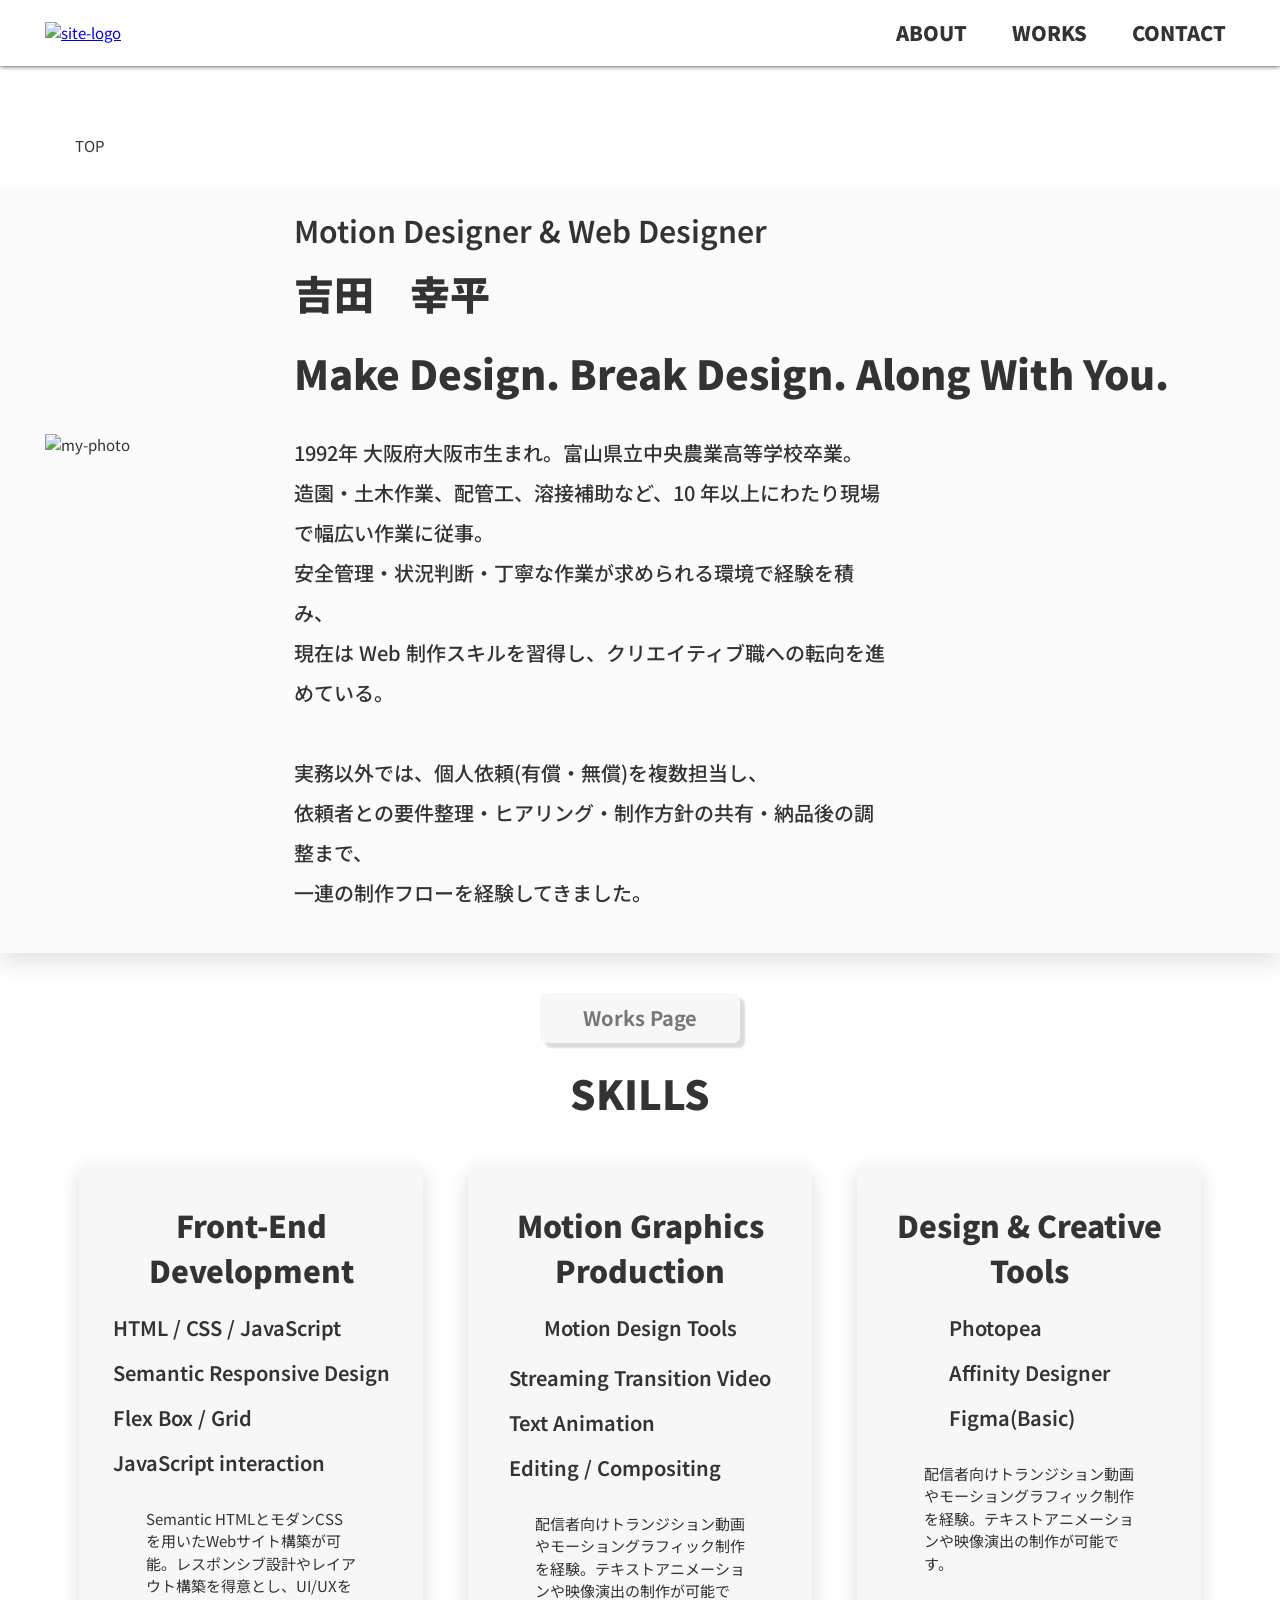
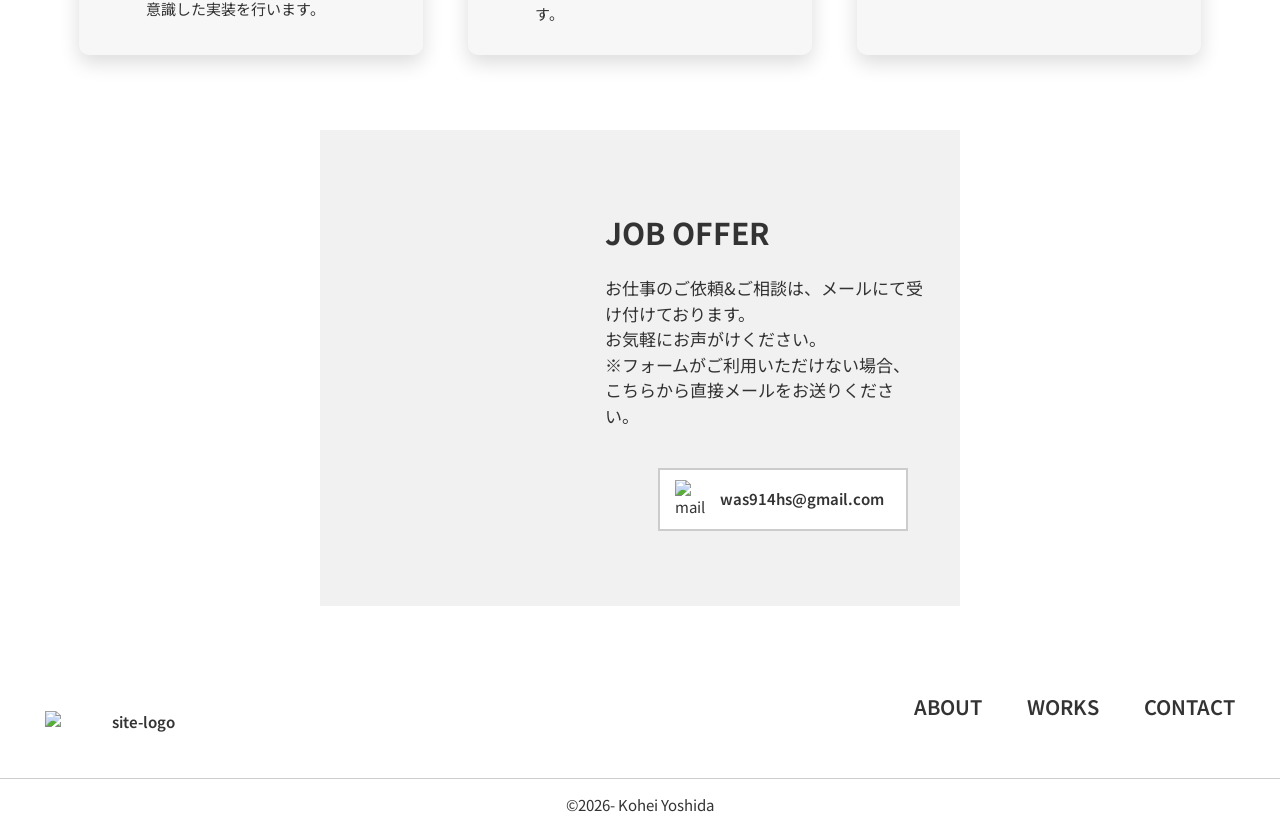
==== index.html @ a4cd1217 "サイトの構造をセマンティックレイアウト構造に変更した（divを大量に使用していたため）" ====
<!DOCTYPE html>
<html lang="ja">

<head>
    <meta charset="UTF-8">
    <meta name="viewport" content="width=device-width, initial-scale=1.0">
    <meta name="description" content="kohei Yoshidaのポートフォリオサイト。自己紹介ページです。基本情報として何が出来るかをまとめています。">
    <title>Top Page</title>
    <link rel="preconnect" href="https://fonts.googleapis.com">
    <link rel="preconnect" href="https://fonts.gstatic.com" crossorigin>
    <link href="https://fonts.googleapis.com/css2?family=Noto+Sans+JP:wght@100..900&display=swap" rel="stylesheet">
    <link rel="stylesheet" href="assets/css/style.css">
    <script>
        window.addEventListener("load", () => {
            document.body.classList.remove("fade");
        })
    </script>
</head>

<body id="index-page" class="fade">
    <header class="header">
        <a href="index.html" class="head_link"><img src="assets/images/Logo_folio.svg" alt="site-logo"
                class="svg_logo"></a>
        <nav class="nav">
            <input type="checkbox" id="nav_toggle" class="nav_toggle">
            <label for="nav_toggle" class="nav_btn" aria-label="メニューを開く">
                <span></span><span></span><span></span>
            </label>
            <label for="nav_toggle" class="nav_overlay"></label>

            <ul class="nav_list">
                <li class="list_item"><a href="about.html" class="link_item">ABOUT</a></li>
                <li class="list_item"><a href="works.html" class="link_item">WORKS</a></li>
                <li class="list_item"><a href="contact.html" class="link_item">CONTACT</a></li>
            </ul>
        </nav>
    </header>
    <main>
        <!-- 今いるページ -->
        <div class="page">
            <a href="index.html" class="page_link">TOP</a>
        </div>
        <!-- /今いるページ -->
        <section class="person-box">
            <div class="person">
                <img src="assets/images/picture-person.png" alt="my-photo" class="person_img">
                <div class="function">
                    <div class="role_box">
                        <p class="role">Motion Designer & Web Designer</p>
                        <h1 class="person_name">
                            吉田&nbsp;&nbsp;&nbsp;&nbsp;幸平
                        </h1>
                        <p class="ms_img">
                            Make Design. Break Design. Along With You.
                        </p>
                    </div>
                    <div class="position_box">
                        <p class="position">
                            1992年 大阪府大阪市生まれ。富山県立中央農業高等学校卒業。<br>
                            造園・土木作業、配管工、溶接補助など、10 年以上にわたり現場で幅広い作業に従事。<br>
                            安全管理・状況判断・丁寧な作業が求められる環境で経験を積み、<br>
                            現在は Web 制作スキルを習得し、クリエイティブ職への転向を進めている。<br>
                        </p>
                        <p class="position">
                            実務以外では、個人依頼(有償・無償)を複数担当し、<br>
                            依頼者との要件整理・ヒアリング・制作方針の共有・納品後の調整まで、<br>
                            一連の制作フローを経験してきました。
                        </p>
                    </div>
                </div>
            </div>
        </section>

        <div class="view-works">
            <a href="works.html" class="view-works-link">Works Page</a>
        </div>

        <section class="skills">
            <h3 class="skill_msg">SKILLS</h3>
            <div class="skill_span">
                <div class="skill_type">
                    <div class="skill_type-title">Front-End Development</div>
                    <div class="skill_set">
                        <div class="skill_item">HTML / CSS / JavaScript</div>
                        <div class="skill_item">Semantic Responsive Design</div>
                        <div class="skill_item">Flex Box / Grid</div>
                        <div class="skill_item">JavaScript interaction</div>
                    </div>
                    <p class="skill_protocol">
                        Semantic HTMLとモダンCSSを用いたWebサイト構築が可能。レスポンシブ設計やレイアウト構築を得意とし、UI/UXを意識した実装を行います。
                    </p>
                </div>
                <div class="skill_type">
                    <div class="skill_type-title">Motion Graphics Production</div>
                    <p class="skill-paragraph">Motion Design Tools</p>
                    <div class="skill_set">
                        <div class="skill_item">Streaming Transition Video</div>
                        <div class="skill_item">Text Animation</div>
                        <div class="skill_item">Editing / Compositing</div>
                    </div>
                    <p class="skill_protocol">
                        配信者向けトランジション動画やモーショングラフィック制作を経験。テキストアニメーションや映像演出の制作が可能です。
                    </p>
                </div>
                <div class="skill_type">
                    <div class="skill_type-title">Design & Creative Tools</div>
                    <div class="skill_set">
                        <div class="skill_item">Photopea</div>
                        <div class="skill_item">Affinity Designer</div>
                        <div class="skill_item">Figma(Basic)</div>
                    </div>
                    <p class="skill_protocol">
                        配信者向けトランジション動画やモーショングラフィック制作を経験。テキストアニメーションや映像演出の制作が可能です。
                    </p>
                </div>
            </div>
        </section>
        
        <section class="mail_about">
            <picture>
                <source srcset="assets/images/mail_img.svg" media="(max-width: 769px)">
                <img src="assets/images/smartphone.svg" alt="" class="mail_about-img">
            </picture>
            <div class="offer_msg-box">
                <h2 class="offer_intro">JOB OFFER</h2>
                <p class="offer_msg">
                    お仕事のご依頼&ご相談は、メールにて受け付けております。<br>
                    お気軽にお声がけください。<br>
                    ※フォームがご利用いただけない場合、こちらから直接メールをお送りください。
                </p>
                <a href="mailto:was914hs@gmail.com?subject=%E3%81%94%E6%84%8F%E8%A6%8B%E3%83%BB%E3%81%94%E8%A6%81%E6%9C%9B&body=%E3%80%90%E3%81%8A%E5%90%8D%E5%89%8D%E3%80%91%0D%0A%0D%0A%E3%80%90%E3%81%94%E7%94%A8%E4%BB%B6%E3%80%91%0D%0A%0D%0A%E3%80%90%E8%BF%94%E4%BF%A1%E5%85%88%E3%80%91"
                    class="mail_offer"><img src="assets/images/mail_img.svg" alt="mail_img" class="mail_img"><span
                        class="send">was914hs@gmail.com</span></a>
            </div>
        </section>
    </main>
    <footer class="footer">
        <a href="index.html" class="foot_top-link"><img src="assets/images/Logo_folio.svg" alt="site-logo"
                class="foot_logo"></a>
        <div class="footer_nav">
            <span class="site_map">SITE MAP</span>
            <nav>
                <ul class="foot_list">
                    <li class="foot_item"><a href="about.html" class="foot_link">ABOUT</a></li>
                    <li class="foot_item"><a href="works.html" class="foot_link">WORKS</a></li>
                    <li class="foot_item"><a href="contact.html" class="foot_link">CONTACT</a></li>
                </ul>
            </nav>
        </div>
    </footer>
    <span class="copy">&copy;2026- Kohei Yoshida</span>
    <script src="assets/js/app.js"></script>
</body>

</html>
---- assets/css/style.css ----
@charset "utf-8";

/* reset/base */

* {
    box-sizing: border-box;
    margin: 0;
    padding: 0;
}

body {
    display: flex;
    flex-direction: column;
    width: 100%;
    min-width: 350px;
    min-height: 100vh;
    font-family: "Noto Sans JP", Arial, "Helvetica Neue", "Helvetica", "Hiragino Sans", "Arial", "Yu Gothic", "Meiryo", sans-serif;
    font-size: 15px;
    color: #333;
    line-height: 1.5;
}

/* =======================
    
    layout(header/main/footer)

    ======================== */
/* header */

.header {
    background: #fff;
    margin: 0 auto;
    padding: 1em 0;
    width: 100%;
    display: flex;
    align-items: center;
    position: fixed;
    box-shadow: 0 0 5px;
    z-index: 100;
    top: 0;
    left: 0;
}

.svg_logo {
    width: 180px;
    margin-left: 2em;
}

.nav {
    position: relative;
    margin-left: auto;
}

.nav_toggle {
    display: none;
}

.nav_btn {
    display: block;
    width: 44px;
    height: 44px;
    margin-right: 1.5em;
    position: relative;
    cursor: pointer;
}

.nav_btn span {
    position: absolute;
    left: 10px;
    right: 10px;
    height: 2px;
    background: #000;
    transition: ease .25s;
}

.nav_btn span:nth-child(1) {
    top: 14px;
}

.nav_btn span:nth-child(2) {
    top: 21px;
}

.nav_btn span:nth-child(3) {
    top: 28px;
}

.nav_overlay {
    position: fixed;
    inset: 0;
    background: rgba(0, 0, 0, .3);
    opacity: 0;
    pointer-events: none;
    transition: ease opacity .25s;
    z-index: 5;
}

.nav_list {
    background: #fff;
    width: 50%;
    max-width: 420px;
    display: flex;
    flex-direction: column;
    position: fixed;
    top: 72px;
    right: 0;
    bottom: 0;
    gap: 0;
    padding: 1em 0;
    opacity: 0;
    transform: translateX(10px);
    pointer-events: none;
    transition: opacity .25s ease, transform .25s ease;
    z-index: 10;
    list-style: none;
}

.list_item {
    font-size: 18px;
    padding: .5em 2em;
}

.nav_toggle:checked~.nav_overlay {
    opacity: 1;
    pointer-events: auto;
}

.nav_toggle:checked~.nav_list {
    opacity: 1;
    transform: translateX(0);
    pointer-events: auto;
    transition-delay: .15s;
}

.nav_toggle:checked+.nav_btn span:nth-child(1) {
    top: 21px;
    transform: rotate(45deg);
}

.nav_toggle:checked+.nav_btn span:nth-child(2) {
    opacity: 0;
}

.nav_toggle:checked+.nav_btn span:nth-child(3) {
    top: 21px;
    transform: rotate(-45deg);
}

.link_item {
    text-decoration: none;
    font-weight: 900;
    color: #333;
}

.link_item::after {
    content: "";
    position: absolute;
    left: 0;
    bottom: -1px;
    width: 100%;
    height: 1px;
    background: currentColor;
    transform: scaleX(0);
    transform-origin: right;
    transition: transform .3s ease;
}

.link_item:hover::after {
    transform: scaleX(1);
    transform-origin: left;
}

/* main */

main {
    flex: 1;
    width: 100%;
    margin: 0 auto;
}

/* fade */

.fade {
    opacity: 0;
    transform: translateY(8px);
    transition: opacity .6s ease, transform .6s ease;
    }

    .fade.is-show {
    opacity: 1;
    transform: translateY(0);
    }

/* footer */

.footer {
    margin-top: 18vh;
    display: flex;
    flex-direction: column;
    align-items: center;
}

footer a {
    text-decoration: none;
    color: #333;
    font-weight: 600;
}

.foot_top-link {
    order: 2;
    margin-bottom: 2em;
}

.foot_logo {
    width: 180px;
    display: block;
    text-align: center;
    margin-top: 2em;
}

.site_map {
    display: block;
    text-align: center;
    margin: 0 auto;
    padding-bottom: 2em;
    font-size: 17px;
}

.foot_list {
    margin-bottom: 2em;
    list-style: none;
    display: grid;
    grid-template-columns: 1fr 1fr;
    gap: 1.5em;
    justify-items: center;
    order: 1;
}

.foot_item:nth-child(3) {
    grid-column: 1/-1;
    justify-self: center;
}

.foot_link {
    font-size: 20px;
}

.copy {
    text-align: center;
    margin: 0 auto;
    padding: 1em 0;
    width: 100%;
    border-top: 1px solid #ccc;
}


/* =======================
    
    section

    ======================== */

/* about */

.page {
    margin: 12vh 0 2vh 1vw;
    padding: 0 1em;
    max-width: 1800px;
}

.page_link {
    position: relative;
    text-decoration: none;
    color: #333;
    font-weight: 400;
    margin: 0 1em;
}

.page_link::after {
    content: "";
    position: absolute;
    left: 0;
    bottom: -1px;
    width: 100%;
    height: 1px;
    background: currentColor;
    transform: scaleX(0);
    transform-origin: right;
    transition: transform .3s ease;
}

.page_link:hover::after {
    transform: scaleX(1);
    transform-origin: left;
}

.person {
    box-shadow: 0 18px 25px rgba(0, 0, 0, .08);
    margin: 0 auto 2em auto;
}

.ms_img {
    margin: 2em auto;
    padding: 0 1em;
    width: 90%;
    min-width: 80%;
    font-size: 30px;
    font-weight: 900;
}

.person_img {
    display: block;
    width: 80%;
    margin: 30px auto;
    aspect-ratio: 3/4;
    object-fit: cover;
}

.role {
    text-align: center;
    margin: 0 auto;
    font-size: 20px;
    font-weight: 900;
}

.person_name {
    text-align: center;
    margin: 0 auto;
    padding: 10px 0;
}

.position_box {
    width: 90%;
    display: block;
    margin: 0 auto;
}

.position {
    text-align: left;
    display: inline-block;
    margin: 1em auto;
    width: 100%;
    font-size: 17px;
    font-weight: 500;
}

.view-works-link {
    background: #f7f7f7;
    display: block;
    margin: 1em auto;
    padding: 10px 10px;
    width: 100px;
    min-width: 200px;
    font-size: 20px;
    font-weight: 700;
    color: #777;
    text-decoration: none;
    text-align: center;
    border-radius: 7px;
    box-shadow: 5px 5px 2px rgba(0, 0, 0, .14);
    transition: .4s;
}

@media screen and (min-width:770px) {
    
    .view-works-link {
        background: #f7f7f7;
        display: block;
        margin: 1em auto;
        padding: 10px 10px;
        width: 200px;
        min-width: 200px;
        font-size: 20px;
        font-weight: 700;
        color: #777;
        text-decoration: none;
        text-align: center;
        border-radius: 7px;
        box-shadow: 5px 5px 2px rgba(0, 0, 0, .14);
        transition: .4s;
    }

    .view-works-link:hover {
        background: #777;
        color: #fff;
        border-radius: 50px;
        box-shadow: none;
    }

}

.view-works-link:focus {
    background: #777;
    color: #fff;
    border-radius: 50px;
    box-shadow: none;
}

/* skills */

.skills {
    width: 100%;
    text-align: center;
    margin: 0 auto;
}

.skill_span {
    display: flex;
    flex-direction: column;
    margin: 0 auto;
    padding: 0 1em;
    width: 90%;
    height: auto;
    align-items: stretch;
}

.skill_msg {
    font-size: 30px;
    text-align: center;
    margin: 0 auto;
    padding-bottom: 1em;
}

.skill_type {
    background: #f7f7f7;
    margin: 0 auto 3em auto;
    padding: 20px 0;
    width: 90%;
    height: auto;
    align-items: stretch;
    text-align: center;
    box-shadow: 0 15px 25px rgba(0, 0, 0, .20);
}

.skill_type-title {
    margin-bottom: 1em;
    font-size: 25px;
    font-weight: 900;
}

.skill-paragraph {
    text-align: center;
    margin: 0 auto 1em auto;
    font-size: 20px;
    font-weight: 600;
}

.skill_set {
    list-style: none;
    display: inline-flex;
    flex-direction: column;
    margin: 0 auto;
    gap: 1em;
}

.skill_item {
    text-align: left;
    font-size: 18px;
    font-weight: 600;
}

.skill_item:last-child {
    margin-bottom: 0;
}

.skill_protocol {
    display: block;
    margin: 2em auto 0 auto;
    padding: 0 1em;
    text-align: left;
    width: 70%;
}

/* .skill_protocol {} */

.mail_about {
    display: block;
    background: #f1f1f1;
    margin: 0 auto;
    padding: 0 1em;
    width: 90%;
    height: 450px;
}

picture {
    display: block;
    margin: 0 auto;
    width: 8em;
    padding-top: 2em;
}

.offer_msg-box {
    width: 90%;
    text-align: center;
    margin: 0 auto;
}

.offer_intro {
    display: block;
    text-align: center;
    margin: 20px auto;
    font-size: 30px;
}

.offer_msg {
    text-align: left;
    display: inline-block;
    margin: 0 auto;
    padding-bottom: 20px;
    font-size: 17px;
    width: 90%;
}

.mail_offer {
    background: #fff;
    display: flex;
    align-items: center;
    border: 2px solid #ccc;
    margin: 1em auto;
    width: 250px;
    padding: 10px 0;
    color: #333;
    text-decoration: none;
    position: relative;
    overflow: hidden;
}

.mail_offer::before {
    content: "";
    position: absolute;
    inset: 0;
    background: #555;
    transform: scaleX(0);
    transform-origin: left;
    transition: transform .3s ease;
    z-index: 0;
}

.mail_offer span,
.mail_offer img {
    position: relative;
    z-index: 1;
}

.mail_offer:hover {
    color: #fff;
}

.mail_offer:hover::before {
    transform: scaleX(1);
}

.mail_offer img {
    width: 30px;
    height: auto;
    margin: 0 15px;
}

.send {
    font-size: 15px;
    font-weight: 600;
}

.mail_offer:hover .mail_img {
    filter: brightness(0) invert(1);
}


/* works */

.works_character {
    font-size: 30px;
    font-weight: 900;
    margin: 1em auto;
    padding: 0 1em;
}

.work_desc {
    width: 100%;
    display: flex;
    flex-direction: column;
    gap: 3em;
    align-items: stretch;
}

.video_section {
    margin: 0 auto;
    padding-bottom: 20px;
    width: 100%;
    height: auto;
}

.video_box {
    width: 100%;
    aspect-ratio: 16 / 9;
    position: relative;
}

.time_code {
    background: rgba(0, 0, 0, .5);
    width: fit-content;
    margin-top: 10px;
    padding: 5px 10px;
    color: #fff;
}

.video_title {
    text-align: center;
    margin: 1em auto;
    font-size: 25px;
    font-weight: 800;
}

.explanation {
    text-align: left;
    display: inline-block;
    margin: 1em auto;
    padding: 0 1em;
}

.pr_li {
    padding: 0 1em;
}

.pr_li-item:nth-child(odd) {
    border-bottom: 3px solid #00acee;
    width: fit-content;
    font-size: 18px;
    font-weight: 600;
}

.pr_li-item:nth-child(even) {
    margin: 10px 0;
}

.pr_li-item:nth-child(4) {
    line-height: 2;
}

iframe {
    display: block;
    width: 100%;
    height: auto;
    aspect-ratio: 16 / 9;
}

.video_box iframe,
.video_box video {
    width: 100%;
    height: 100%;
    display: block;
}

.video-thumb {
    position: absolute;
    inset: 0;
    width: 100%;
    height: 100%;
    object-fit: cover;
    z-index: 1;
    opacity: 1;
    transition: opacity .3s ease;
    will-change: opacity;
}

.video-thumb.is-hidden {
    opacity: 0;
    display: none;
    pointer-events: none;
}

.video_box:hover .video-thumb {
    opacity: 0;
}

.summary {
    display: flex;
    flex-direction: column;
    width: 100%;
    margin: 3em auto;
    padding: 2em 0;
}

.summary-title {
    margin: 0 0 1em 1em;
}

.summary-grid {
    display: block;
    margin: 2em auto;
    width: 100%;
}

.summary-box {
    display: block;
    margin: 0 auto;
    padding: 2em 0;
    height: auto;
}


.summary-sub-title {
    display: block;
    text-align: center;
    margin: 1em auto;
    padding-bottom: 20px;
    font-size: 25px;
    font-weight: 900;
}

.summary-img {
    display: block;
    margin: 0 auto;
    width: 100%;
    height: auto;
    box-shadow: 0 5px 20px rgba(0, 0, 0, .20);
}

.summary-txt-wrap {
    width: 90%;
    padding: 0 1em;
    text-align: left;
    display: block;
    margin: 0 auto;
}

.summary-label {
    text-align: left;
    display: block;
    font-size: 20px;
    font-weight: 600;
    padding: 5px 0;
    border-bottom: 3px solid #00acee;
    width: fit-content;
}

.summary-txt {
    text-align: left;
    display: block;
    margin: 1em 0;
}

.lp-link {
    background: #00acee;
    color: #fff;
    display: block;
    margin: 3em auto 1em auto;
    width: min(400px,80%);
    padding: 20px 10px;
    text-decoration: none;
    text-align: center;
    font-size: 20px;
    font-weight: 900;
    border-radius: 10px;
    box-shadow: 5px 5px 5px #333;
    transition: .4s ease;
    border: 2px solid #00acee;
}

.lp-link:hover {
    background: #fff;
    color: #00acee;
    box-shadow: none;
}

.card {
    background: #fff;
    display: block;
    width: 100%;
    box-shadow: 0 5px 16px rgba(0, 0, 0, .08);
}

/* contact */

.contact {
    padding: 0 2em;
}

.mail_protocol {
    margin-left: 3em;
    padding: 0 3em;
    width: 80%;
    min-width: 100px;
    text-align: left;
    display: inline-block;
}

.catch {
    margin-top: .5em;
    font-size: 30px;
    font-weight: 900;
    padding: 0 1em;
}

/* form */

.form {
    margin: 0 auto;
}

.contact_form {
    width: 100%;
    background: #ccc;
    margin: 2em auto;
    width: min(680px,92%);
    padding-bottom: 1em;
    border-radius: 10px;
}

.form_style {
    margin: 0 auto;
    padding: 1em;
    display: flex;
    flex-direction: column;
}

.form_title {
    margin: 0 auto 20px auto;
    width: 50px;
    min-width: 55%;
    text-align: center;
    font-size: 1.8rem;
    font-weight: 800;
    border-bottom: 3px solid #00acee;
    padding-bottom: 0.4em;
}

@media screen and (min-width:390px) {
    .form_title {
        margin: 0 auto 20px auto;
        width: 50px;
        min-width: 70%;
        text-align: center;
        font-size: 1.8rem;
        font-weight: 800;
        border-bottom: 3px solid #00acee;
        padding-bottom: 0.4em;
    }
}

.form_field {
    text-align: left;
    display: inline-block;
}

.label-protocol,
.radio-protocol {
    text-align: left;
    margin: 0 0 .8em 0em;
    font-size: 1.2em;
    font-weight: 500;
}

.area-protocol {
    text-align: left;
    margin: 1.2em 0 .8em 0em;
    font-size: 1.2em;
    font-weight: 500;
}

.req {
    color: #f00;
    font-size: 0.8rem;
    margin-left: 0.4em;
}

.req-nth {
    color: #333;
    font-size: 0.8rem;
    margin-left: 0.4em;
}

.select,
.input-name,
.input-mail,
.area {
    width: 100%;
    min-width: 100px;
    padding: 10px 0;
    border-radius: 7px;
    border: none;
    margin: 0 auto 20px auto;
}

.error {
    opacity: 0;
    margin-bottom: 10px;
    font-weight: 500;
    visibility: hidden;
    color: #f00;
    transition: .2s;
    min-height: 1.1em;
}

.error.show {
    opacity: 1;
    visibility: visible;
}

/* radio */

input[type="radio"] {
    display: inline-flex;
    transform: scale(1.5);
    z-index: 1;
}

.gender {
    font-size: 1.2em;
    font-weight: 500;
}

.male {
    margin-right: 20px;
}

a,
select,
input,
textarea {
    cursor: pointer;
}

/* radio ----- / */

.button {
    width: 100%;
    display: block;
    margin: 1.8em auto 0;
    padding: .8em 2.6em;
    font-size: 1.1rem;
    font-weight: 600;
    border: none;
    border-radius: 12px;
    box-shadow: 5px 5px 1px #555;
}

.button:hover {
    background: #00acee;
    color: #fff;
    transition: ease .25s;
    box-shadow: none;
}

.contact_border {
    border-bottom: 1px solid rgba(0, 0, 0, .1);
    margin-top: 2em;
    width: 100%;
    max-width: 1920px;
}

/* =======================
    
    breakpoints（min-width:770px）

    ======================== */

@media screen and (min-width:770px) {

    /* fade */

    .fade {
        opacity: 0;
        transform: translateY(-15px);
        transition: opacity .7s ease, transform .9s ease;
    }

    .fade.is-show {
        opacity: 1;
        transform: translateY(0);
    }

    /* header */

    .header {
        background: #fff;
        display: flex;
        justify-content: space-between;
        padding: 1.2em 0;
        width: 100%;
        position: fixed;
        z-index: 100;
        align-items: center;
        top: 0;
        left: 0;
    }

    .svg_logo {
        width: 200px;
        margin-left: 3em;
    }

    .nav_toggle {
        display: none;
    }

    .nav_btn {
        display: none;
    }

    .nav_overlay {
        display: none;
    }

    .nav_list {
        position: static;
        opacity: 1;
        transform: none;
        pointer-events: auto;
        flex-direction: row;
        width: auto;
        gap: 3em;
        background: transparent;
        list-style: none;
        padding: 0;
    }

    .list_item {
        padding: 0;
    }

    .list_item:last-child {
        padding-right: 3em;
    }

    .link_item {
        position: relative;
        font-weight: 900;
        font-size: 20px;
        color: #333;
    }

    .link_item::after {
        content: "";
        position: absolute;
        left: 0;
        bottom: -1px;
        width: 100%;
        height: 1px;
        background: currentColor;
        transform: scaleX(0);
        transform-origin: right;
        transition: transform .3s ease;
    }

    .link_item:hover::after {
        transform: scaleX(1);
        transform-origin: left;
    }

    /* #main */

    main {
        flex: 1;
        width: 100%;
    }

    /* section */

    /* about-page */

    .page {
        margin: 15vh 0 0 3em;
        padding: 0 1em;
    }

    /* .page_link {} */

    .ms_img {
        font-size: 40px;
        width: 100%;
        text-align: left;
        padding: 0;
        margin: 10px 0 ;
    }

    .person-box {
        display: flex;
        flex-direction: column;
        margin: 0 auto;
    }

    .person {
        background: #fbfbfb;
        display: inline-flex;
        flex-direction: row;
        margin: 2em auto 20px auto;
        padding: 20px 0;
        justify-content: center;
        align-items: center;
        width: 100%;
        max-width: 1800px;
        box-shadow: 0 12px 20px rgba(0, 0, 0, .1);
    }

    .person_img {
        width: 300px;
        margin: 0 3em;
    }

    .role_box {
        display: block;
    }

    .role {
        text-align: left;
        font-size: 30px;
        font-weight: 600;
    }

    .person_name {
        text-align: left;
        font-size: 40px;
        font-weight: 900;
    }

    .position_box {
        display: inline-block;
        text-align: left;
        width: 100%;
    }

    .position {
        font-size: 20px;
        font-weight: 500;
        line-height: 2;
    }

    .position:first-child {
        min-width: 350px;
        width: 60%;
    }

    .position:last-child {
        min-width: 350px;
        width: 60%;
    }

    /* ==========
    skills
    ========== */

    .skill_msg {
        font-size: 40px;
        font-weight: 900;
    }

    .skill_span {
        display: grid;
        grid-template-columns: repeat(auto-fit, minmax(300px, 1fr));
        justify-content: center;
        gap: 3em;
        margin: 0 auto 5em auto;
    }

    .skill_type {
        background: #f7f7f7;
        width: 100%;
        min-width: 300px;
        margin: 0 auto;
        padding: 2em 0;
        border-radius: 10px;
        box-shadow: 0 8px 20px rgba(0, 0, 0, .14);
    }

    .skill_type-title {
        text-align: center;
        margin: 10px auto 20px auto;
        font-size: 30px;
    }

    .skill_item {
        font-size: 20px;
        font-weight: 600;
    }

    .skill_protocol {}


    /* mail_about */

    .mail_about {
        display: flex;
        align-items: center;
        gap: 5em;
        width: 50%;
        height: auto;
        padding: 4em 0;
        min-width: 600px;
    }

    picture source {
        display: none;
    }

    .mail_about-img {
        display: block;
        margin: 0 50px;
        width: 180px;
    }

    .offer_msg-box {
        text-align: left;
        justify-content: center;
        margin-left: 6em;
    }

    .offer_intro {
        text-align: left;
    }

    .offer_msg {}

    .mail_offer {
        display: flex;
        text-align: left;
        justify-content: start;
        margin-top: 20px;
    }

    /* works-page */

    .works_character {
        font-size: 30px;
        font-weight: 900;
        margin: 1em 0 0 2em;
    }

    .work_desc {
        display: grid;
        grid-template-columns: repeat(auto-fit, minmax(280px,1fr));
        width: min(1100px,90%);
        margin: 2em auto;
        gap: 5em;
        align-items: stretch;
        
    }

    .video_title {
        text-align: center;
        margin: 1em auto;
        font-size: 20px;
        font-weight: 800;
        width: 100%;
    }

    .pr_li {
        list-style: none;
        padding: 0 1em;
    }

    .pr_li-item {
        margin: 5px 0;
        text-align: left;
    }

    .pr_li-item:nth-child(odd) {
        font-size: 18px;
        font-weight: 800;
        border-bottom: 3px solid #00acee;
        width: fit-content;
    }

    .pr_li-item:nth-child(even) {
        font-size: 16px;
        line-height: 2;
    }

    .explanation {
        text-align: left;
        display: inline-block;
        margin: 10px auto 0 auto;
        width: 100%;
    }

    iframe {
        display: block;
        width: 100%;
        height: auto;
        aspect-ratio: 16/9;
        object-fit: cover;
    }

    .video_section {
        min-width: 300px;
        display: flex;
        flex-direction: column;
        padding-bottom: 20px;
        width: 100%;
        height: 100%;
    }

    .video_box {
        width: 100%;
        aspect-ratio: 16 / 9;
        position: relative;
    }

    .time_code {
        width: fit-content;
        background: rgba(0, 0, 0, .5);
        color: #fff;
        padding: 5px 10px;
        margin: 10px 0 0 0;
    }

    .video_box iframe,
    .video_box video {
        width: 100%;
        height: 100%;
        display: block;
    }

    .video-thumb {
        position: absolute;
        inset: 0;
        width: 100%;
        height: 100%;
        object-fit: cover;
        z-index: 1;
        opacity: 1;
        transition: opacity .3s ease;
        will-change: opacity;
    }

    .video-thumb.is-hidden {
        opacity: 0;
        pointer-events: none;
    }

    .video_box:hover .video-thumb {
        opacity: 0;
    }

    .summary-grid {
        display: grid;
        grid-template-columns: repeat(auto-fill, minmax(280px, 1fr));
        justify-content: start;
        width: min(1100px,90%);
        margin: 2em auto;
        gap: 5em;
        align-items: stretch;
    }

    .summary-img {
        display: block;
        margin: 0 auto;
        padding: 0 1em;
        width: 100%;
        height: auto;
    }
    /* contact-page */

    .catch {
        margin: 1em 0 0 2em;
    }

    .contact {
        width: 43vw;
        margin-left: 4em;
        padding: 0 1em;
    }

    .mail_protocol {
        min-width: 700px;
    }

    /* contact_page-form */


    /* footer */

    .footer {
        display: flex;
        justify-content: space-between;
        flex-direction: row;
        align-items: center;
        padding: 1em 0;
        width: 100%;
        margin-top: 4em;
    }
    
    #index-page .footer {
        flex-direction: row-reverse;
        width: 100%;
        align-items: center;
    }
    
    #about-page .footer {
        flex-direction: row-reverse;
    }

    .foot_logo {
        display: block;
        margin-left: 3em;
    }

    .foot_item:last-child {
        grid-column: auto;
    }

    .site_map {
        display: none;
    }

    .foot_list {
        display: inline-flex;
        flex-direction: row;
        justify-content: flex-end;
        gap: 3em;
    }

    .foot-link {
        display: block;
        font-size: 20px;
        font-weight: 900;
    }

    .foot_item:last-child {
        padding-right: 3em;
    }



}
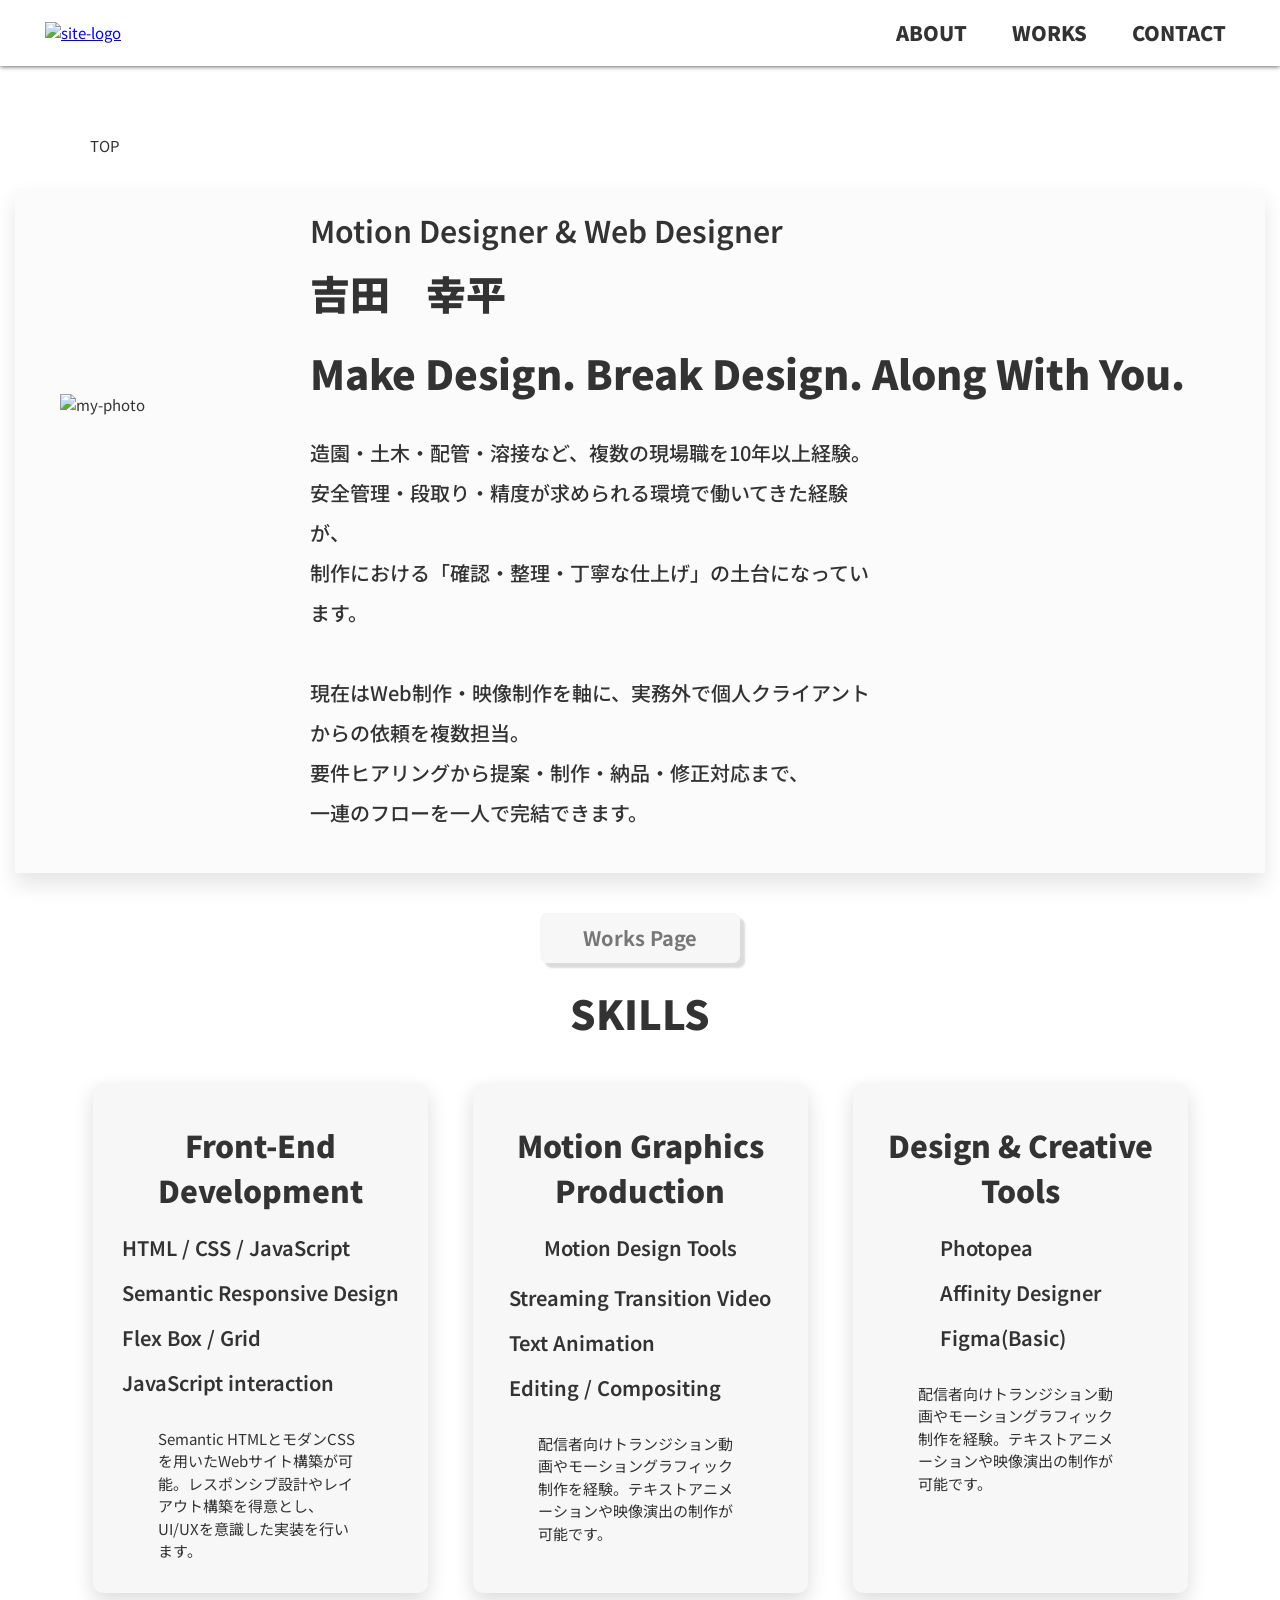
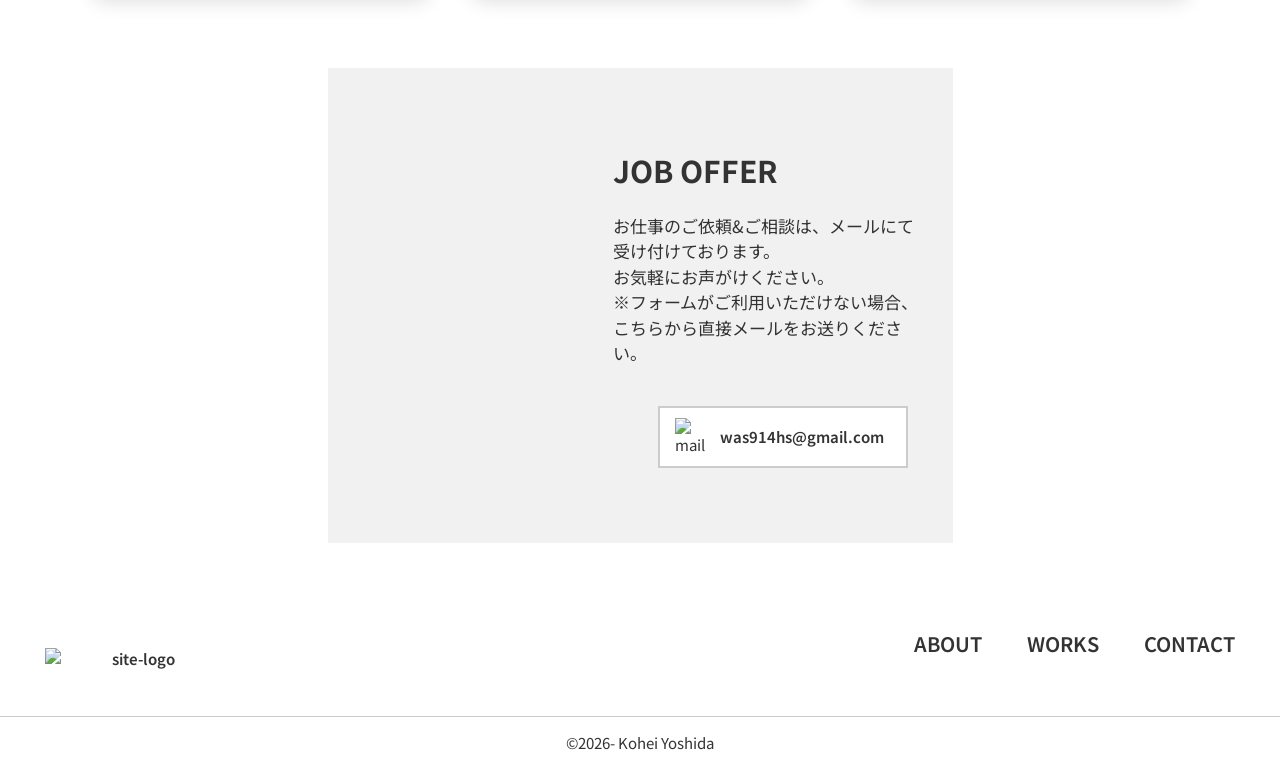
==== commit f34628db: "fix: index.htmlのプロフィール文を最新版に更新" ====
--- a/index.html
+++ b/index.html
@@ -56,15 +56,14 @@
                     </div>
                     <div class="position_box">
                         <p class="position">
-                            1992年 大阪府大阪市生まれ。富山県立中央農業高等学校卒業。<br>
-                            造園・土木作業、配管工、溶接補助など、10 年以上にわたり現場で幅広い作業に従事。<br>
-                            安全管理・状況判断・丁寧な作業が求められる環境で経験を積み、<br>
-                            現在は Web 制作スキルを習得し、クリエイティブ職への転向を進めている。<br>
+                            造園・土木・配管・溶接など、複数の現場職を10年以上経験。<br>
+                            安全管理・段取り・精度が求められる環境で働いてきた経験が、<br>
+                            制作における「確認・整理・丁寧な仕上げ」の土台になっています。
                         </p>
                         <p class="position">
-                            実務以外では、個人依頼(有償・無償)を複数担当し、<br>
-                            依頼者との要件整理・ヒアリング・制作方針の共有・納品後の調整まで、<br>
-                            一連の制作フローを経験してきました。
+                            現在はWeb制作・映像制作を軸に、実務外で個人クライアントからの依頼を複数担当。<br>
+                            要件ヒアリングから提案・制作・納品・修正対応まで、<br>
+                            一連のフローを一人で完結できます。
                         </p>
                     </div>
                 </div>
@@ -115,7 +114,7 @@
                 </div>
             </div>
         </section>
-        
+
         <section class="mail_about">
             <picture>
                 <source srcset="assets/images/mail_img.svg" media="(max-width: 769px)">
--- a/assets/css/style.css
+++ b/assets/css/style.css
@@ -12,7 +12,7 @@
     display: flex;
     flex-direction: column;
     width: 100%;
-    min-width: 350px;
+    min-width: 320px;
     min-height: 100vh;
     font-family: "Noto Sans JP", Arial, "Helvetica Neue", "Helvetica", "Hiragino Sans", "Arial", "Yu Gothic", "Meiryo", sans-serif;
     font-size: 15px;
@@ -176,6 +176,7 @@
     flex: 1;
     width: 100%;
     margin: 0 auto;
+    padding: 0;
 }
 
 /* fade */
@@ -361,7 +362,7 @@
     transition: .4s;
 }
 
-@media screen and (min-width:770px) {
+@media screen and (min-width:768px) {
     
     .view-works-link {
         background: #f7f7f7;
@@ -951,11 +952,11 @@
 
 /* =======================
     
-    breakpoints（min-width:770px）
+    breakpoints（min-width:768px）
 
     ======================== */
 
-@media screen and (min-width:770px) {
+@media screen and (min-width:768px) {
 
     /* fade */
 
@@ -1053,6 +1054,8 @@
     main {
         flex: 1;
         width: 100%;
+        margin: 0 auto;
+        padding: 0 1em;
     }
 
     /* section */
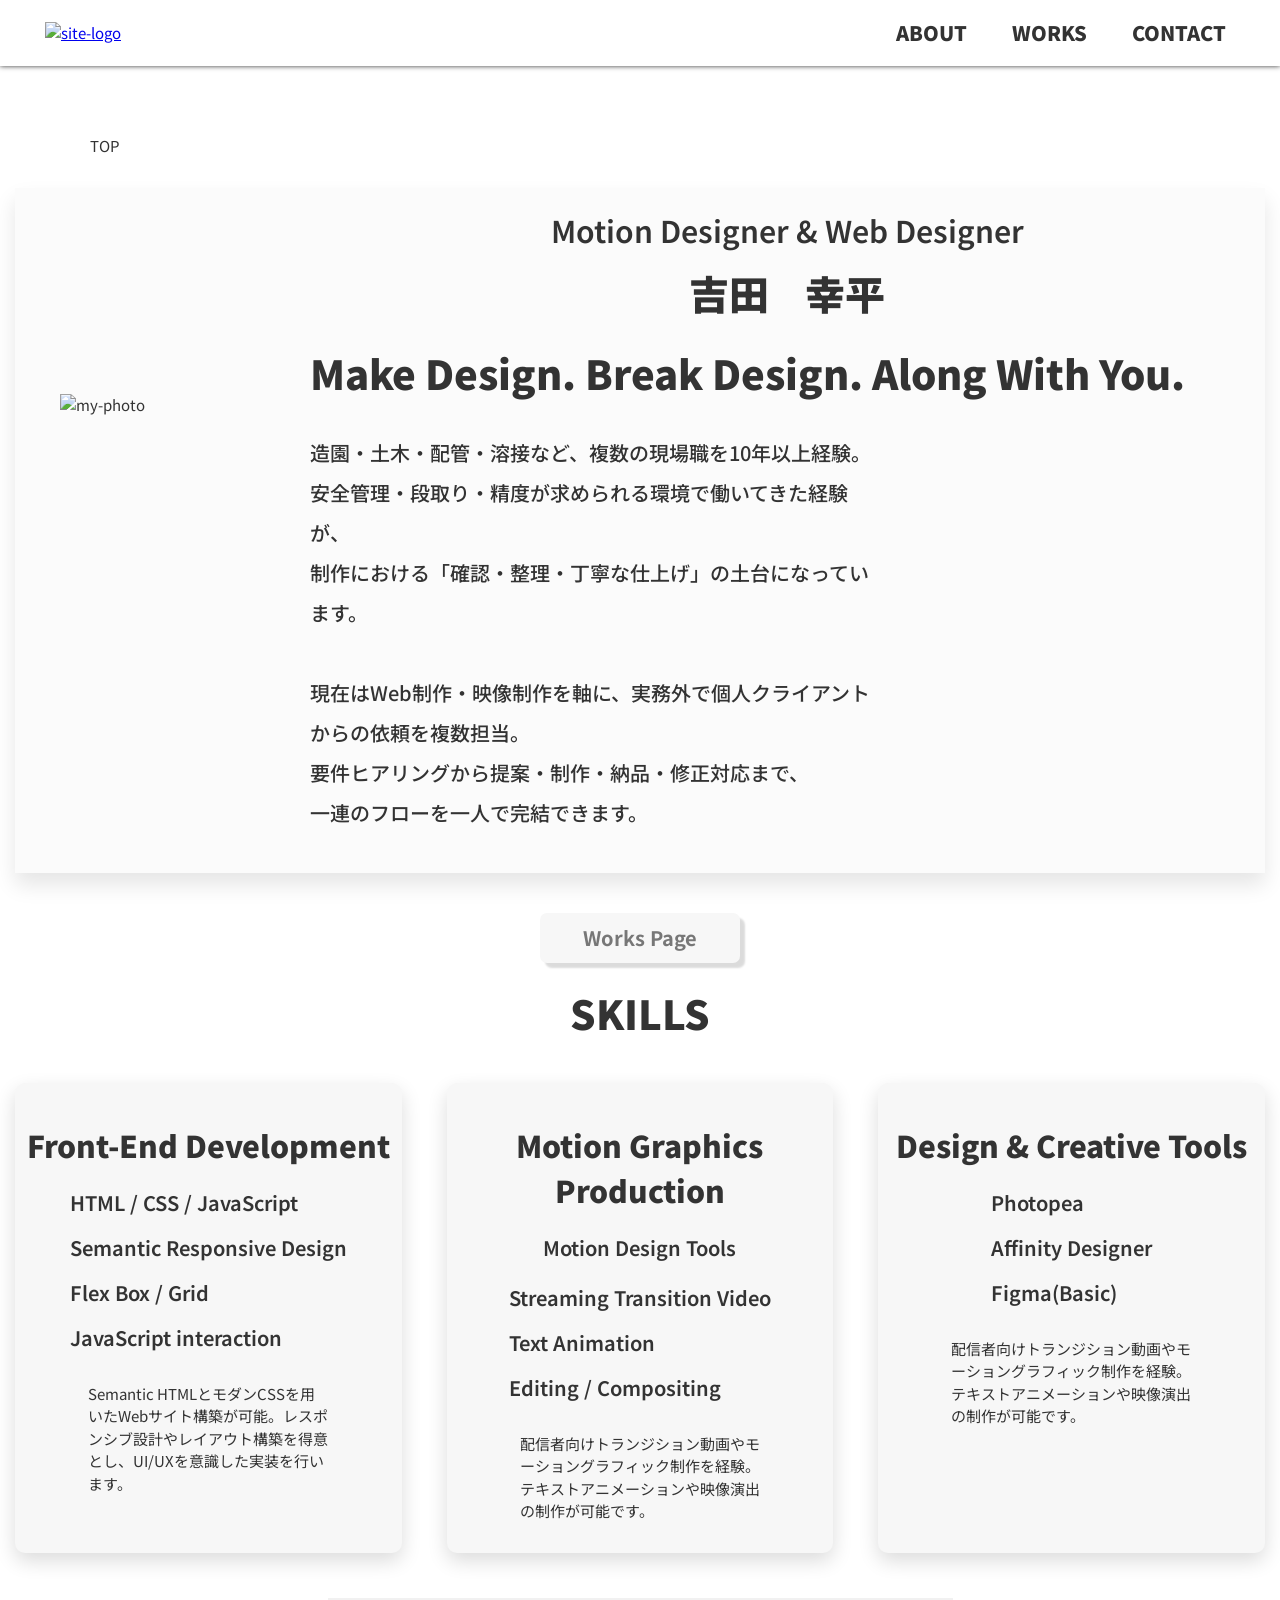
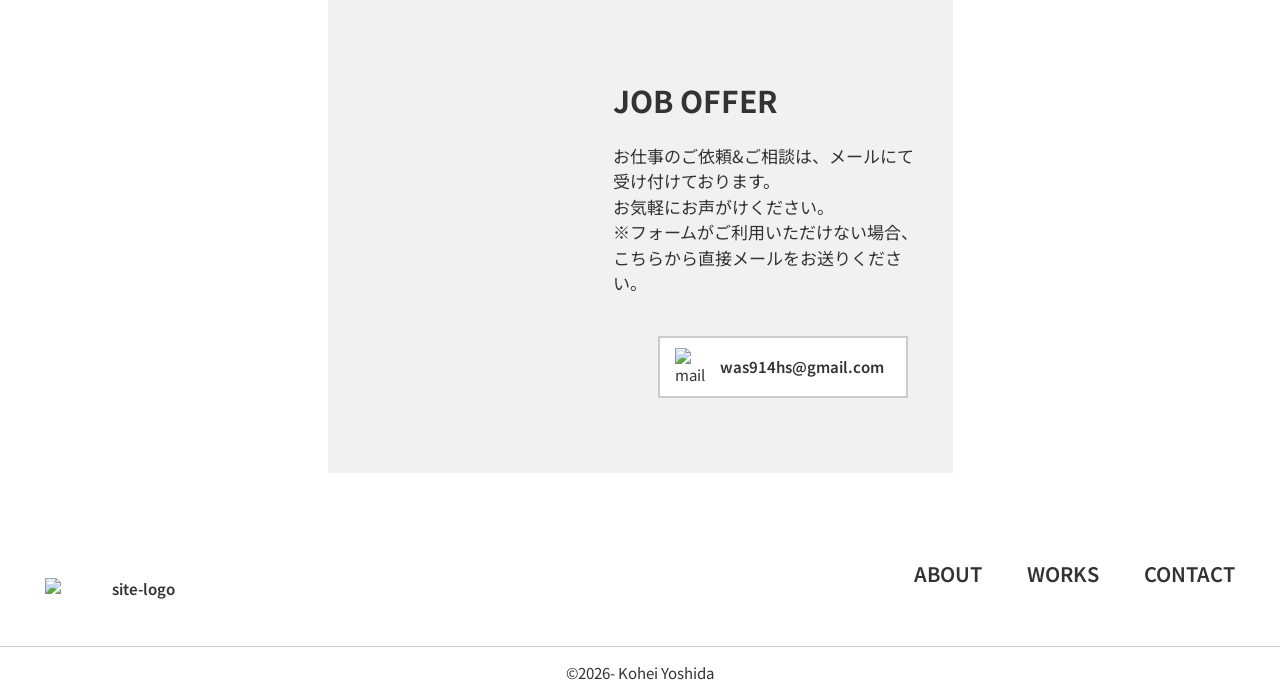
==== commit 5ee8cb6f: "feat: ファビコンを追加" ====
--- a/index.html
+++ b/index.html
@@ -6,6 +6,7 @@
     <meta name="viewport" content="width=device-width, initial-scale=1.0">
     <meta name="description" content="kohei Yoshidaのポートフォリオサイト。自己紹介ページです。基本情報として何が出来るかをまとめています。">
     <title>Top Page</title>
+    <link rel="icon" href="assets/images/favicon.png">
     <link rel="preconnect" href="https://fonts.googleapis.com">
     <link rel="preconnect" href="https://fonts.gstatic.com" crossorigin>
     <link href="https://fonts.googleapis.com/css2?family=Noto+Sans+JP:wght@100..900&display=swap" rel="stylesheet">
--- a/assets/css/style.css
+++ b/assets/css/style.css
@@ -2,7 +2,9 @@
 
 /* reset/base */
 
-* {
+*,
+*::before,
+*::after {
     box-sizing: border-box;
     margin: 0;
     padding: 0;
@@ -18,6 +20,8 @@
     font-size: 15px;
     color: #333;
     line-height: 1.5;
+    margin: 0 auto;
+    overflow-x: hidden;
 }
 
 /* =======================
@@ -42,8 +46,16 @@
 }
 
 .svg_logo {
+    display: block;
     width: 180px;
+    height: auto;
     margin-left: 2em;
+}
+
+@media screen and (max-width:400px) {
+    .svg_logo {
+        width: 150px;
+    }
 }
 
 .nav {
@@ -297,12 +309,12 @@
 
 .person {
     box-shadow: 0 18px 25px rgba(0, 0, 0, .08);
-    margin: 0 auto 2em auto;
+    margin: 0 auto 2em;
+    width: 90%;
 }
 
 .ms_img {
     margin: 2em auto;
-    padding: 0 1em;
     width: 90%;
     min-width: 80%;
     font-size: 30px;
@@ -312,6 +324,7 @@
 .person_img {
     display: block;
     width: 80%;
+    height: auto;
     margin: 30px auto;
     aspect-ratio: 3/4;
     object-fit: cover;
@@ -406,11 +419,12 @@
 }
 
 .skill_span {
-    display: flex;
-    flex-direction: column;
-    margin: 0 auto;
-    padding: 0 1em;
-    width: 90%;
+    display: grid;
+    grid-template-columns: repeat(auto-fit, minmax(280px,1fr));
+    gap: 3em;
+    justify-content: center;
+    margin: 0 auto 3em;
+    width: 100%;
     height: auto;
     align-items: stretch;
 }
@@ -478,9 +492,16 @@
     display: block;
     background: #f1f1f1;
     margin: 0 auto;
-    padding: 0 1em;
+    padding: 0 1em 20px;
     width: 90%;
-    height: 450px;
+    height: auto;
+    align-items: stretch;
+}
+
+@media screen and (max-width:400px) {
+    .mail_about {
+        padding: 0 0 20px;
+    }
 }
 
 picture {
@@ -1087,10 +1108,11 @@
         background: #fbfbfb;
         display: inline-flex;
         flex-direction: row;
-        margin: 2em auto 20px auto;
+        margin: 2em auto 20px;
         padding: 20px 0;
         justify-content: center;
         align-items: center;
+        text-align: left;
         width: 100%;
         max-width: 1800px;
         box-shadow: 0 12px 20px rgba(0, 0, 0, .1);
@@ -1106,20 +1128,17 @@
     }
 
     .role {
-        text-align: left;
         font-size: 30px;
         font-weight: 600;
     }
 
     .person_name {
-        text-align: left;
         font-size: 40px;
         font-weight: 900;
     }
 
     .position_box {
         display: inline-block;
-        text-align: left;
         width: 100%;
     }
 
@@ -1146,14 +1165,6 @@
     .skill_msg {
         font-size: 40px;
         font-weight: 900;
-    }
-
-    .skill_span {
-        display: grid;
-        grid-template-columns: repeat(auto-fit, minmax(300px, 1fr));
-        justify-content: center;
-        gap: 3em;
-        margin: 0 auto 5em auto;
     }
 
     .skill_type {
@@ -1176,9 +1187,6 @@
         font-size: 20px;
         font-weight: 600;
     }
-
-    .skill_protocol {}
-
 
     /* mail_about */
 
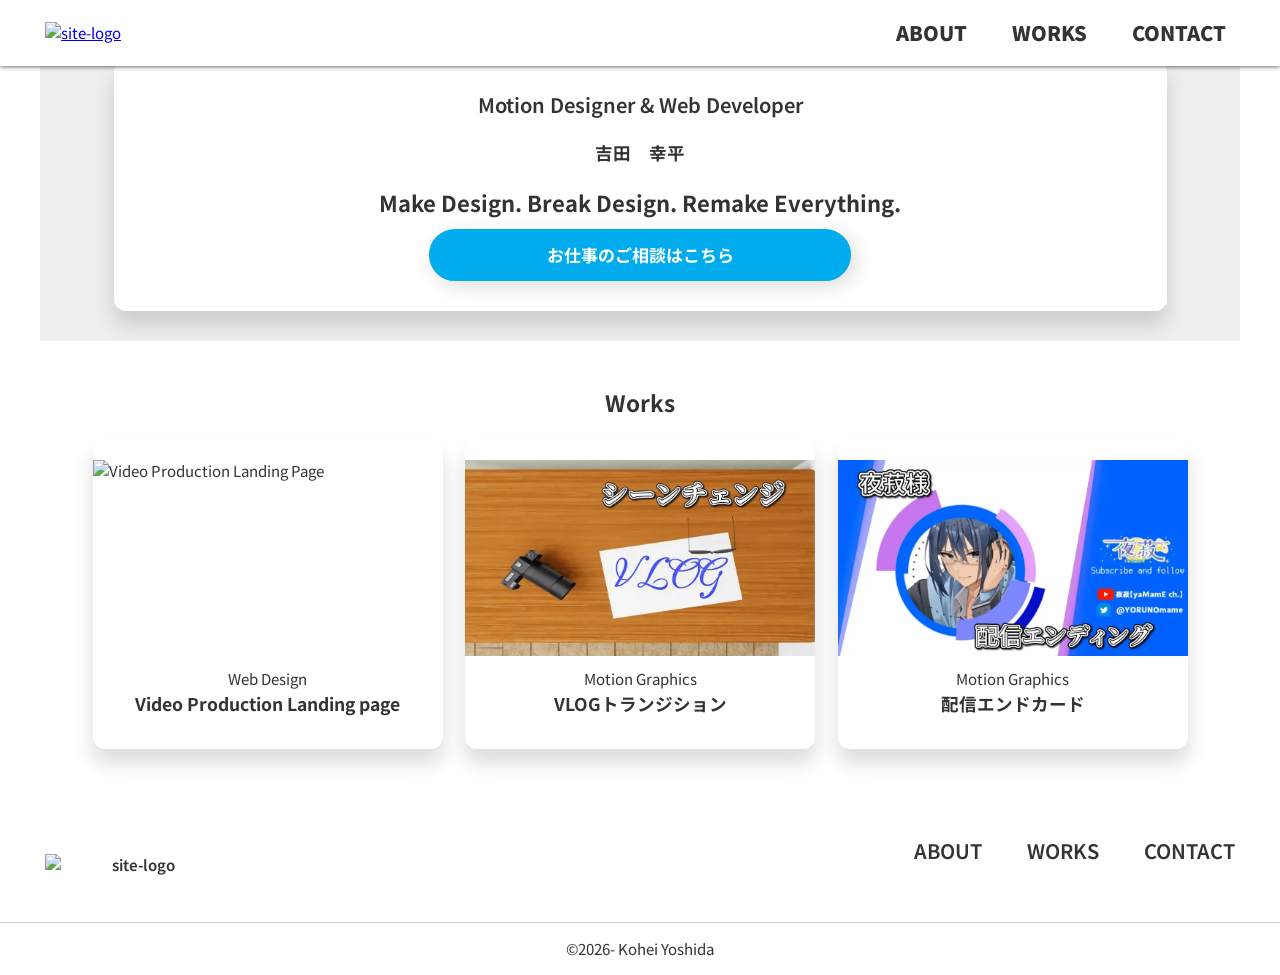
==== commit 23a447fb: "htmlとcssを変更" ====
--- a/index.html
+++ b/index.html
@@ -37,102 +37,55 @@
         </nav>
     </header>
     <main>
-        <!-- 今いるページ -->
-        <div class="page">
-            <a href="index.html" class="page_link">TOP</a>
-        </div>
-        <!-- /今いるページ -->
-        <section class="person-box">
-            <div class="person">
-                <img src="assets/images/picture-person.png" alt="my-photo" class="person_img">
-                <div class="function">
-                    <div class="role_box">
-                        <p class="role">Motion Designer & Web Designer</p>
-                        <h1 class="person_name">
-                            吉田&nbsp;&nbsp;&nbsp;&nbsp;幸平
-                        </h1>
-                        <p class="ms_img">
-                            Make Design. Break Design. Along With You.
-                        </p>
-                    </div>
-                    <div class="position_box">
-                        <p class="position">
-                            造園・土木・配管・溶接など、複数の現場職を10年以上経験。<br>
-                            安全管理・段取り・精度が求められる環境で働いてきた経験が、<br>
-                            制作における「確認・整理・丁寧な仕上げ」の土台になっています。
-                        </p>
-                        <p class="position">
-                            現在はWeb制作・映像制作を軸に、実務外で個人クライアントからの依頼を複数担当。<br>
-                            要件ヒアリングから提案・制作・納品・修正対応まで、<br>
-                            一連のフローを一人で完結できます。
-                        </p>
-                    </div>
-                </div>
+        <section class="hero">
+            <article class="hero-card">
+                <p class="hero-role">Motion Designer & Web Developer</p>
+                <h1 class="person-name">吉田&emsp;幸平</h1>
+                <p class="hero-copy">Make Design. Break Design. Remake Everything.</p>
+                <a href="./contact.html" class="btn btn-primary">お仕事のご相談はこちら</a>
+            </article>
+        </section>
+
+        <section class="works-preview">
+            <h2 class="section-title">Works</h2>
+            <div class="works-grid">
+                <article class="work-card">
+                    <a href="./works.html">
+                        <div class="work-card-thumb">
+                            <img src="./assets/images/lp-site.png" alt="Video Production Landing Page">
+                        </div>
+                        <div class="work-card-info">
+                            <span class="work-cord-tag">Web Design</span>
+                            <h3 class="work-cord-title">Video Production Landing page</h3>
+                        </div>
+                    </a>
+                </article>
+                <article class="work-card">
+                    <a href="./works.html">
+                        <div class="work-card-thumb">
+                            <img src="./assets/images/vl-th.webp" alt="VLOGトランジション">
+                        </div>
+                        <div class="work-card-info">
+                            <span class="work-cord-tag">Motion Graphics</span>
+                            <h3 class="work-cord-title">VLOGトランジション</h3>
+                        </div>
+                    </a>
+                </article>
+                <article class="work-card">
+                    <a href="./works.html">
+                        <div class="work-card-thumb">
+                            <img src="./assets/images/ym_ed-th.webp" alt="配信エンドカード">
+                        </div>
+                        <div class="work-card-info">
+                            <span class="work-cord-tag">Motion Graphics</span>
+                            <h3 class="work-cord-title">配信エンドカード</h3>
+                        </div>
+                    </a>
+                </article>
             </div>
         </section>
 
-        <div class="view-works">
-            <a href="works.html" class="view-works-link">Works Page</a>
-        </div>
 
-        <section class="skills">
-            <h3 class="skill_msg">SKILLS</h3>
-            <div class="skill_span">
-                <div class="skill_type">
-                    <div class="skill_type-title">Front-End Development</div>
-                    <div class="skill_set">
-                        <div class="skill_item">HTML / CSS / JavaScript</div>
-                        <div class="skill_item">Semantic Responsive Design</div>
-                        <div class="skill_item">Flex Box / Grid</div>
-                        <div class="skill_item">JavaScript interaction</div>
-                    </div>
-                    <p class="skill_protocol">
-                        Semantic HTMLとモダンCSSを用いたWebサイト構築が可能。レスポンシブ設計やレイアウト構築を得意とし、UI/UXを意識した実装を行います。
-                    </p>
-                </div>
-                <div class="skill_type">
-                    <div class="skill_type-title">Motion Graphics Production</div>
-                    <p class="skill-paragraph">Motion Design Tools</p>
-                    <div class="skill_set">
-                        <div class="skill_item">Streaming Transition Video</div>
-                        <div class="skill_item">Text Animation</div>
-                        <div class="skill_item">Editing / Compositing</div>
-                    </div>
-                    <p class="skill_protocol">
-                        配信者向けトランジション動画やモーショングラフィック制作を経験。テキストアニメーションや映像演出の制作が可能です。
-                    </p>
-                </div>
-                <div class="skill_type">
-                    <div class="skill_type-title">Design & Creative Tools</div>
-                    <div class="skill_set">
-                        <div class="skill_item">Photopea</div>
-                        <div class="skill_item">Affinity Designer</div>
-                        <div class="skill_item">Figma(Basic)</div>
-                    </div>
-                    <p class="skill_protocol">
-                        配信者向けトランジション動画やモーショングラフィック制作を経験。テキストアニメーションや映像演出の制作が可能です。
-                    </p>
-                </div>
-            </div>
-        </section>
-
-        <section class="mail_about">
-            <picture>
-                <source srcset="assets/images/mail_img.svg" media="(max-width: 769px)">
-                <img src="assets/images/smartphone.svg" alt="" class="mail_about-img">
-            </picture>
-            <div class="offer_msg-box">
-                <h2 class="offer_intro">JOB OFFER</h2>
-                <p class="offer_msg">
-                    お仕事のご依頼&ご相談は、メールにて受け付けております。<br>
-                    お気軽にお声がけください。<br>
-                    ※フォームがご利用いただけない場合、こちらから直接メールをお送りください。
-                </p>
-                <a href="mailto:was914hs@gmail.com?subject=%E3%81%94%E6%84%8F%E8%A6%8B%E3%83%BB%E3%81%94%E8%A6%81%E6%9C%9B&body=%E3%80%90%E3%81%8A%E5%90%8D%E5%89%8D%E3%80%91%0D%0A%0D%0A%E3%80%90%E3%81%94%E7%94%A8%E4%BB%B6%E3%80%91%0D%0A%0D%0A%E3%80%90%E8%BF%94%E4%BF%A1%E5%85%88%E3%80%91"
-                    class="mail_offer"><img src="assets/images/mail_img.svg" alt="mail_img" class="mail_img"><span
-                        class="send">was914hs@gmail.com</span></a>
-            </div>
-        </section>
     </main>
     <footer class="footer">
         <a href="index.html" class="foot_top-link"><img src="assets/images/Logo_folio.svg" alt="site-logo"
--- a/assets/css/style.css
+++ b/assets/css/style.css
@@ -266,6 +266,141 @@
     border-top: 1px solid #ccc;
 }
 
+/* ======================
+    index.html
+======================= */
+
+.hero {
+    display: flex;
+    flex-direction: column;
+    width: 100%;
+    max-width: 1200px;
+    text-align: center;
+    margin: 2em auto 0;
+    padding: 2em 1em;
+    background-color: #eee;
+}
+
+.hero-card {
+    background-color: #fff;
+    width: 90%;
+    height: auto;
+    align-items: center;
+    margin: 0 auto;
+    padding: 2em 0;
+    border-radius: 12px;
+    box-shadow: 0 14px 20px rgba(0, 0, 0, .14);
+}
+
+.hero-role {
+    font-size: 20px;
+    font-weight: 600;
+}
+
+.person-name {
+    margin: 20px auto;
+}
+
+.hero-copy {
+    font-size: 22px;
+    font-weight: 700;
+    width: 100%;
+}
+
+.btn {
+    display: block;
+    background: #00acee;
+    text-decoration: none;
+    text-align: center;
+    width: 40%;
+    min-width: 250px;
+    margin: 10px auto 0;
+    padding: 10px 20px;
+    color: #fff;
+    font-size: 17px;
+    font-weight: 700;
+    border-radius: 50px;
+    transition: .4s ease;
+    border: 3px solid #00acee;
+    box-shadow: 5px 5px 20px rgba(0, 0, 0, .14);
+}
+
+.btn:hover,
+.btn:focus {
+    background-color: #fff;
+    color: #00acee;
+    box-shadow: none;
+}
+
+.works-preview {
+    width: min(1200px,90%);
+    margin: 3em auto 0;
+}
+
+.section-title {
+    text-align: center;
+    margin: 1em auto 0;
+}
+
+.works-grid {
+    display: grid;
+    grid-template-columns: repeat(auto-fit, minmax(280px,1fr));
+    width: 100%;
+    max-width: 1200px;
+    margin: 20px auto 0;
+    padding: 0 1em;
+    gap: 1.5em;
+    align-items: stretch;
+}
+
+.work-card {
+    padding: 20px 0;
+    width: 100%;
+    height: 100%;
+    border-radius: 12px;
+    box-shadow: 0 14px 20px rgba(0, 0, 0, .14);
+}
+
+.work-card a {
+    text-decoration: none;
+    color: #333;
+}
+
+.work-card-thumb {
+
+}
+
+.work-card-thumb img {
+    display: block;
+    width: 100%;
+    height: auto;
+    aspect-ratio: 16 / 9;
+    object-fit: cover;
+}
+
+.work-card-info {
+    padding: .75rem 0;
+    text-align: center;
+    margin: 0 auto;
+}
+
+.work-cord-tag {
+
+}
+
+.work-cord-title {
+
+}
+
+
+
+
+
+
+
+
+
+
 
 /* =======================
     
@@ -314,7 +449,7 @@
 }
 
 .ms_img {
-    margin: 2em auto;
+    margin: 10px auto 20px;
     width: 90%;
     min-width: 80%;
     font-size: 30px;
@@ -326,25 +461,26 @@
     width: 80%;
     height: auto;
     margin: 30px auto;
-    aspect-ratio: 3/4;
+    aspect-ratio: 3 / 4;
     object-fit: cover;
 }
 
 .role {
-    text-align: center;
     margin: 0 auto;
     font-size: 20px;
     font-weight: 900;
+    padding: 0 1em;
 }
 
 .person_name {
     text-align: center;
     margin: 0 auto;
-    padding: 10px 0;
+    padding: 10px 0 0;
 }
 
 .position_box {
     width: 90%;
+    text-align: left;
     display: block;
     margin: 0 auto;
 }
@@ -425,6 +561,7 @@
     justify-content: center;
     margin: 0 auto 3em;
     width: 100%;
+    max-width: 1800px;
     height: auto;
     align-items: stretch;
 }
@@ -1124,15 +1261,18 @@
     }
 
     .role_box {
+        text-align: left;
         display: block;
     }
 
     .role {
         font-size: 30px;
         font-weight: 600;
+        padding: 0;
     }
 
     .person_name {
+        text-align: left;
         font-size: 40px;
         font-weight: 900;
     }
@@ -1146,16 +1286,6 @@
         font-size: 20px;
         font-weight: 500;
         line-height: 2;
-    }
-
-    .position:first-child {
-        min-width: 350px;
-        width: 60%;
-    }
-
-    .position:last-child {
-        min-width: 350px;
-        width: 60%;
     }
 
     /* ==========
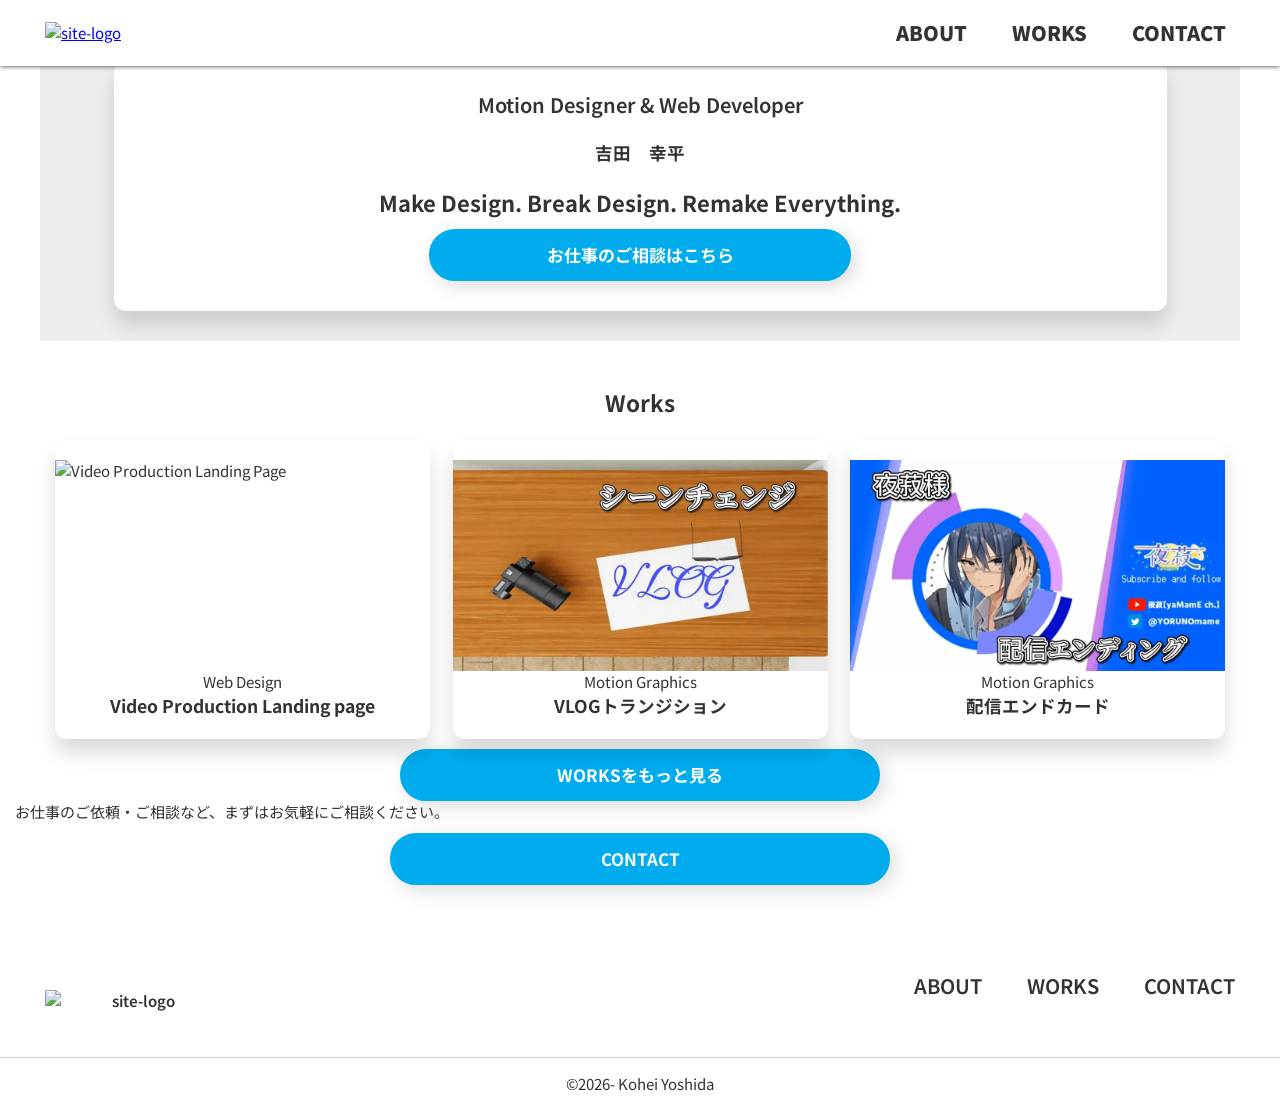
==== commit afc73300: "index.htmlの内容を簡素なものに統一" ====
--- a/index.html
+++ b/index.html
@@ -83,8 +83,15 @@
                     </a>
                 </article>
             </div>
+            <div class="works-preview-footer">
+                <a href="./works.html" class="btn btn-outline">WORKSをもっと見る</a>
+            </div>
         </section>
 
+        <section class="cta">
+            <p class="cta-text">お仕事のご依頼・ご相談など、まずはお気軽にご相談ください。</p>
+            <a href="./contact.html" class="btn">CONTACT</a>
+        </section>
 
     </main>
     <footer class="footer">
--- a/assets/css/style.css
+++ b/assets/css/style.css
@@ -333,7 +333,7 @@
 }
 
 .works-preview {
-    width: min(1200px,90%);
+    width: min(1200px,100%);
     margin: 3em auto 0;
 }
 
@@ -382,6 +382,7 @@
     padding: .75rem 0;
     text-align: center;
     margin: 0 auto;
+    padding: 0 1em;
 }
 
 .work-cord-tag {
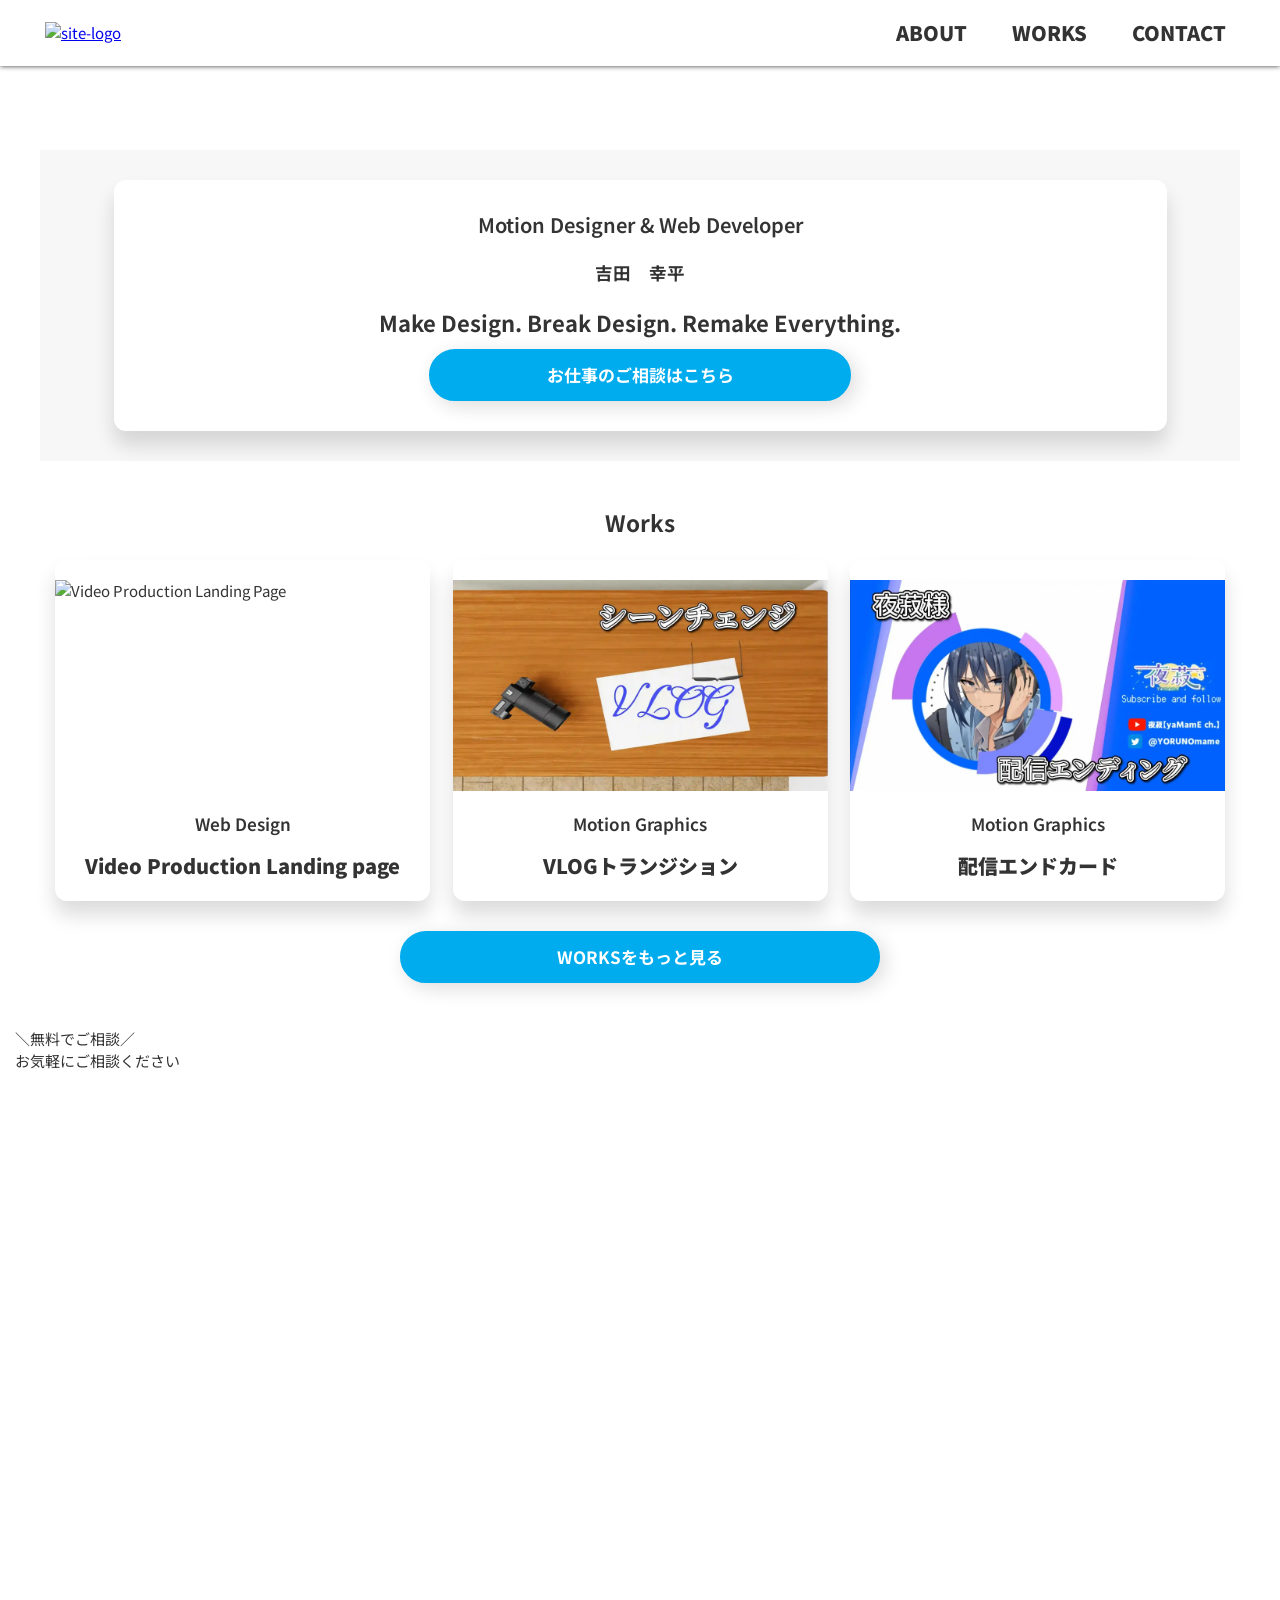
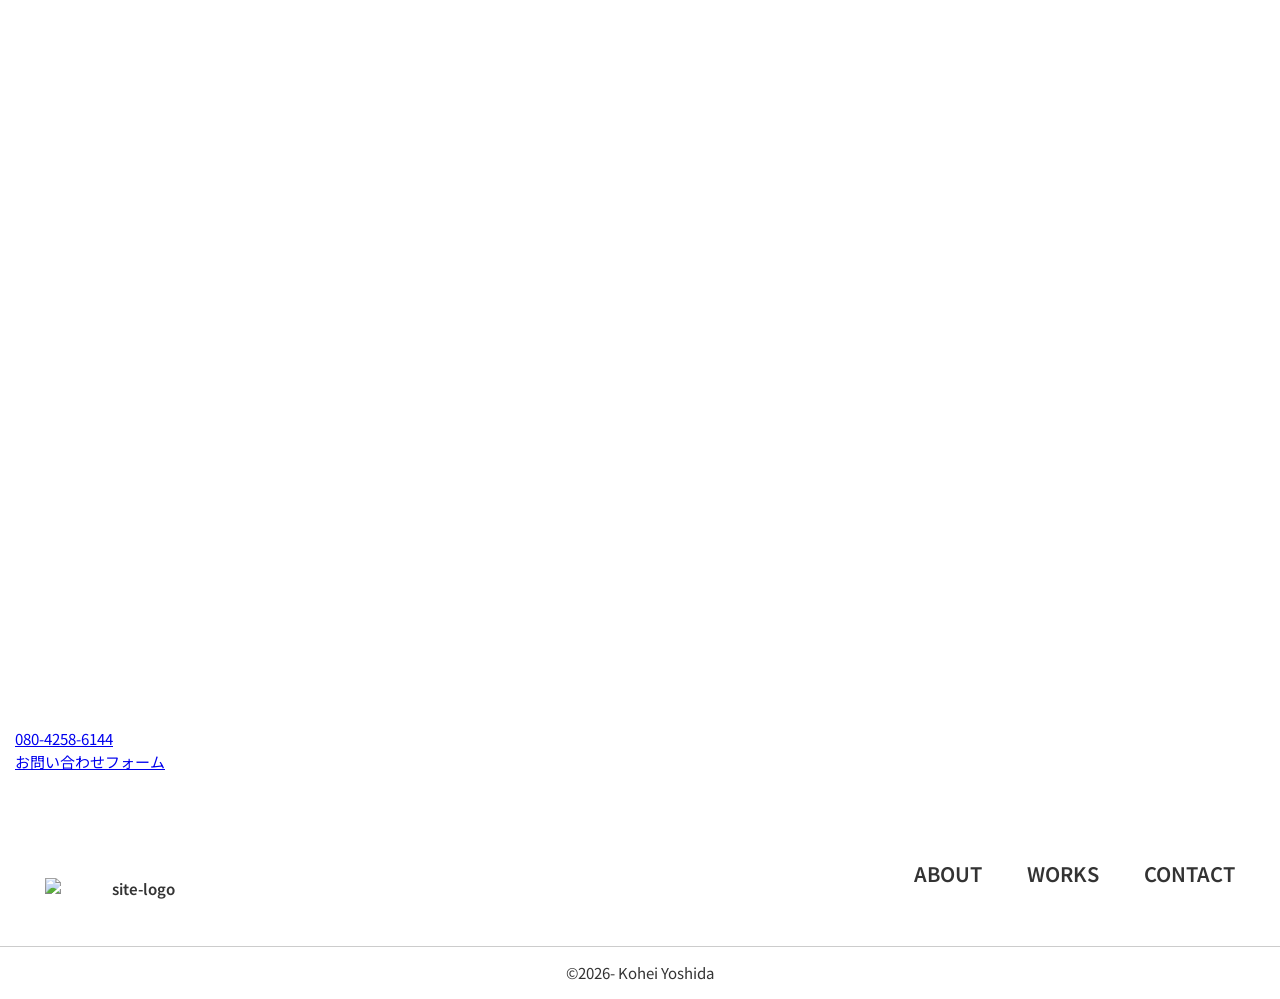
==== commit fd8b38cd: "index.htmlにCall to Action セクションを追加" ====
--- a/index.html
+++ b/index.html
@@ -89,8 +89,19 @@
         </section>
 
         <section class="cta">
-            <p class="cta-text">お仕事のご依頼・ご相談など、まずはお気軽にご相談ください。</p>
-            <a href="./contact.html" class="btn">CONTACT</a>
+            <div class="cta-box">
+                <div class="cta-txt-box">
+                    <div class="cta-block">
+                        <p class="cta-txt-small">＼無料でご相談／</p>
+                        <p class="cta-txt">お気軽にご相談ください</p>
+                    </div>
+                    <div class="call-box">
+                        <img src="assets/images/phone.svg" alt="電話アイコン">
+                        <a href="tel:08042586144" class="call-number">080-4258-6144</a>
+                    </div>
+                </div>
+                <a href="./contact.html" class="cta-btn">お問い合わせフォーム</a>
+            </div>
         </section>
 
     </main>
--- a/assets/css/style.css
+++ b/assets/css/style.css
@@ -271,14 +271,14 @@
 ======================= */
 
 .hero {
+    background-color: rgba(0, 0, 0, .03);
+    margin: 10em auto 0;
+    padding: 2em 1em;
     display: flex;
     flex-direction: column;
     width: 100%;
     max-width: 1200px;
     text-align: center;
-    margin: 2em auto 0;
-    padding: 2em 1em;
-    background-color: #eee;
 }
 
 .hero-card {
@@ -334,7 +334,7 @@
 
 .works-preview {
     width: min(1200px,100%);
-    margin: 3em auto 0;
+    margin: 3em auto;
 }
 
 .section-title {
@@ -347,7 +347,7 @@
     grid-template-columns: repeat(auto-fit, minmax(280px,1fr));
     width: 100%;
     max-width: 1200px;
-    margin: 20px auto 0;
+    margin: 20px auto;
     padding: 0 1em;
     gap: 1.5em;
     align-items: stretch;
@@ -362,12 +362,9 @@
 }
 
 .work-card a {
+    display: block;
     text-decoration: none;
     color: #333;
-}
-
-.work-card-thumb {
-
 }
 
 .work-card-thumb img {
@@ -379,18 +376,27 @@
 }
 
 .work-card-info {
+    display: flex;
+    flex-direction: column;
+    gap: 1em;
     padding: .75rem 0;
     text-align: center;
-    margin: 0 auto;
+    margin: 20px auto 0;
     padding: 0 1em;
 }
 
 .work-cord-tag {
-
+    font-size: 17px;
+    font-weight: 600;
 }
 
 .work-cord-title {
-
+    font-size: 20px;
+    font-weight: 900;
+}
+
+.works-preview-footer {
+    margin-top: 2em;
 }
 
 
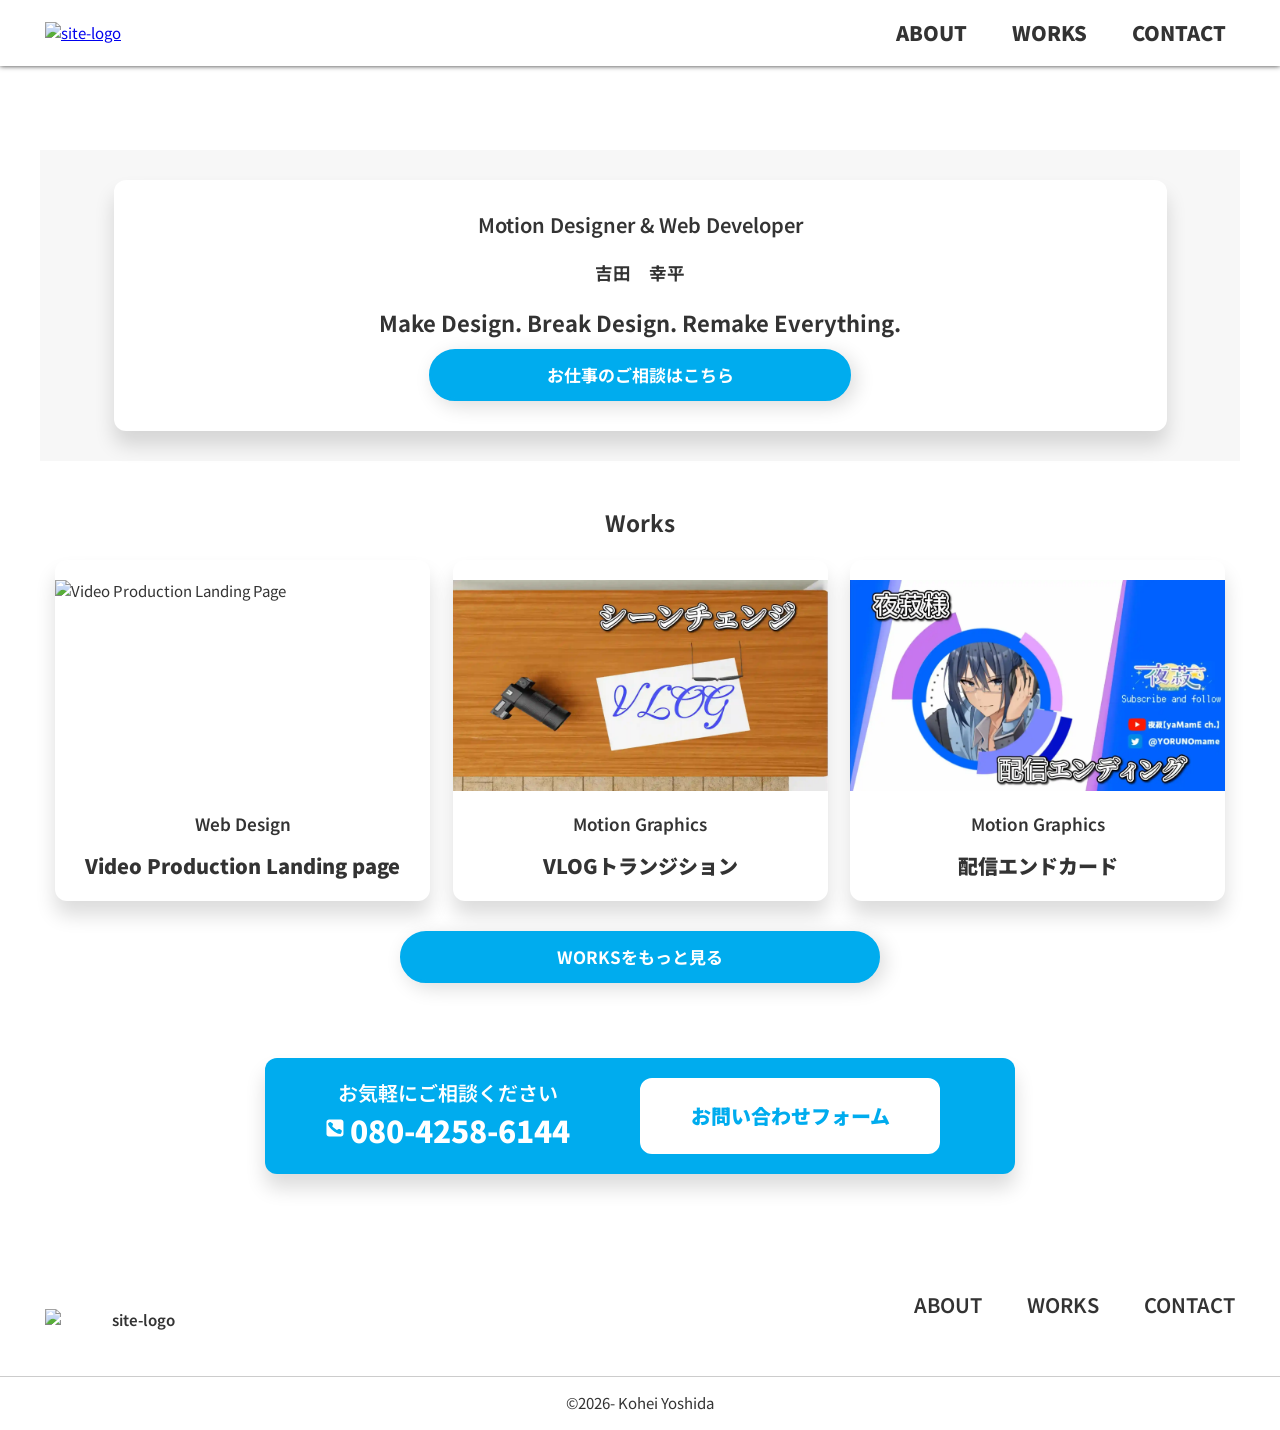
==== commit ffb1ce84: "index.htmlのheadのスクリプトを更新した" ====
--- a/index.html
+++ b/index.html
@@ -13,7 +13,7 @@
     <link rel="stylesheet" href="assets/css/style.css">
     <script>
         window.addEventListener("load", () => {
-            document.body.classList.remove("fade");
+            document.body.classList.add("is-show");
         })
     </script>
 </head>
--- a/assets/css/style.css
+++ b/assets/css/style.css
@@ -399,21 +399,140 @@
     margin-top: 2em;
 }
 
-
-
-
-
-
-
-
-
-
+.cta {
+    display: flex;
+    flex-direction: column;
+    padding: 2em 0;
+    text-align: center;
+    margin: 0 auto;
+    width: 100%;
+    max-width: 1200px;
+}
+
+.cta-box {
+    background-color: #00acee;
+    box-shadow: 0 14px 20px rgba(0, 0, 0, .14);
+    padding: 20px 1em;
+    width: 80%;
+    max-width: 750px;
+    margin: 0 auto;
+}
+
+.cta-txt,
+.cta-txt-small {
+    font-size: 20px;
+    font-weight: 600;
+    color: #fff;
+}
+
+.cta-txt {
+    flex-wrap: nowrap;
+}
+
+.cta-txt-small {
+    display: none;
+}
+
+.call-box {
+    display: flex;
+    flex-direction: row;
+    justify-content: center;
+    align-items: flex-start;
+}
+
+.call-box img {
+    display: block;
+    width: 20px;
+    height: 20px;
+    margin: 10px 5px 0 0;
+}
+
+.cta-box a {
+    text-decoration: none;
+    display: block;
+}
+
+.call-number {
+    color: #fff;
+    font-size: 30px;
+    font-weight: 900;
+    transition: .4s;
+    white-space: nowrap;
+}
+
+.call-number:hover,
+.call-number:focus {
+    color: #ccc;
+}
+
+.cta-btn {
+    background-color: #fff;
+    margin: 0 auto;
+    padding: 20px 0;
+    width: 90%;
+    min-width: 250px;
+    color: #00acee;
+    font-size: 20px;
+    font-weight: 900;
+    border: 3px solid #fff;
+    transition: .4s ease;
+}
+
+.cta-btn:hover,
+.cta-btn:focus {
+    background-color: #00acee;
+    color: #fff;
+}
+
+@media screen and (max-width:540px) {
+    
+    .cta-box {
+        width: 100%;
+    }
+
+    .cta-txt-small {
+        display: block;
+    }
+
+    .cta-txt {
+        display: none;
+    }
+
+    .call-box {
+        display: none;
+    }
+
+}
+
+@media screen and (min-width:768px) {
+
+    .cta-box {
+        display: flex;
+        flex-direction: row;
+        gap: 2em;
+        justify-content: space-between;
+        border-radius: 12px;
+        min-width: 500px;
+    }
+
+    .cta-txt-box {
+        margin-left: 3em;
+    }
+
+    .cta-btn {
+        border-radius: 12px;
+        max-width: 300px;
+        margin: 0 3em 0 0;
+    }
+
+
+}
 
 /* =======================
-    
-    section
-
-    ======================== */
+
+section
+
+======================== */
 
 /* about */
 
